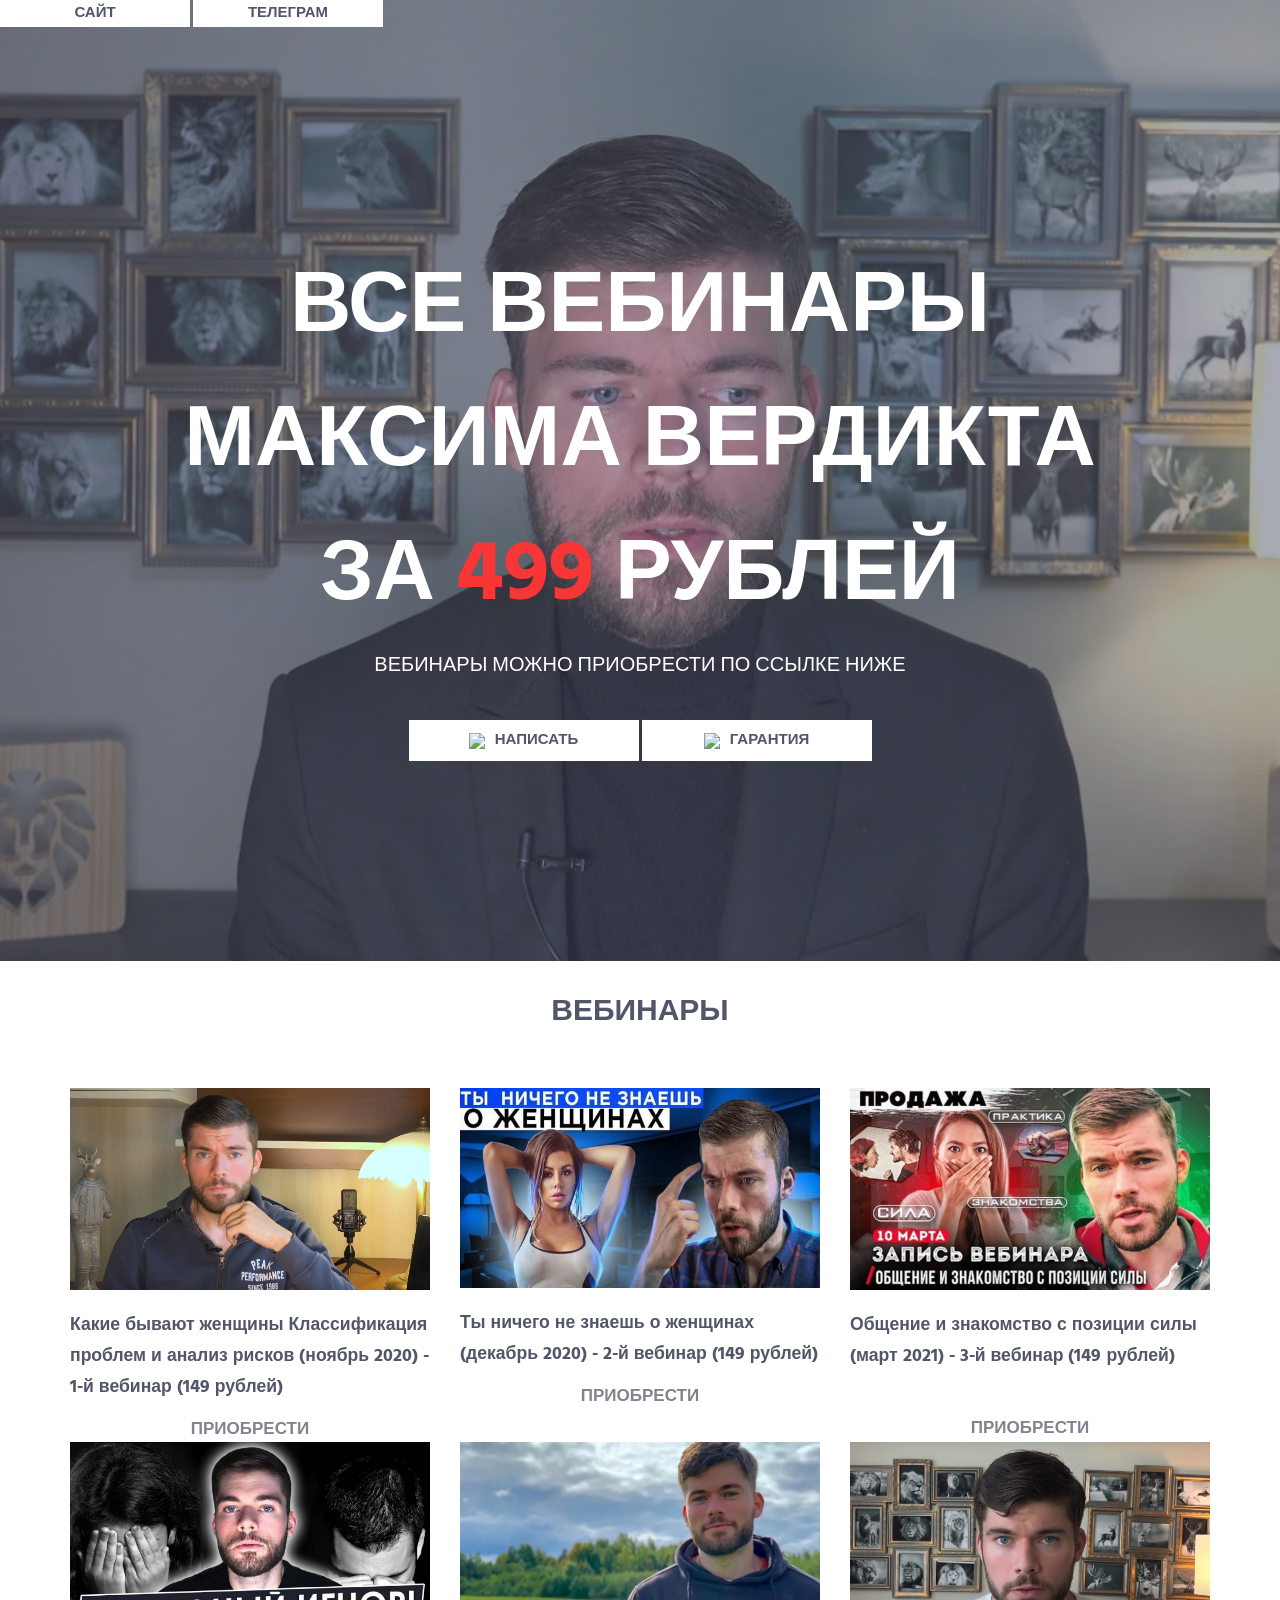
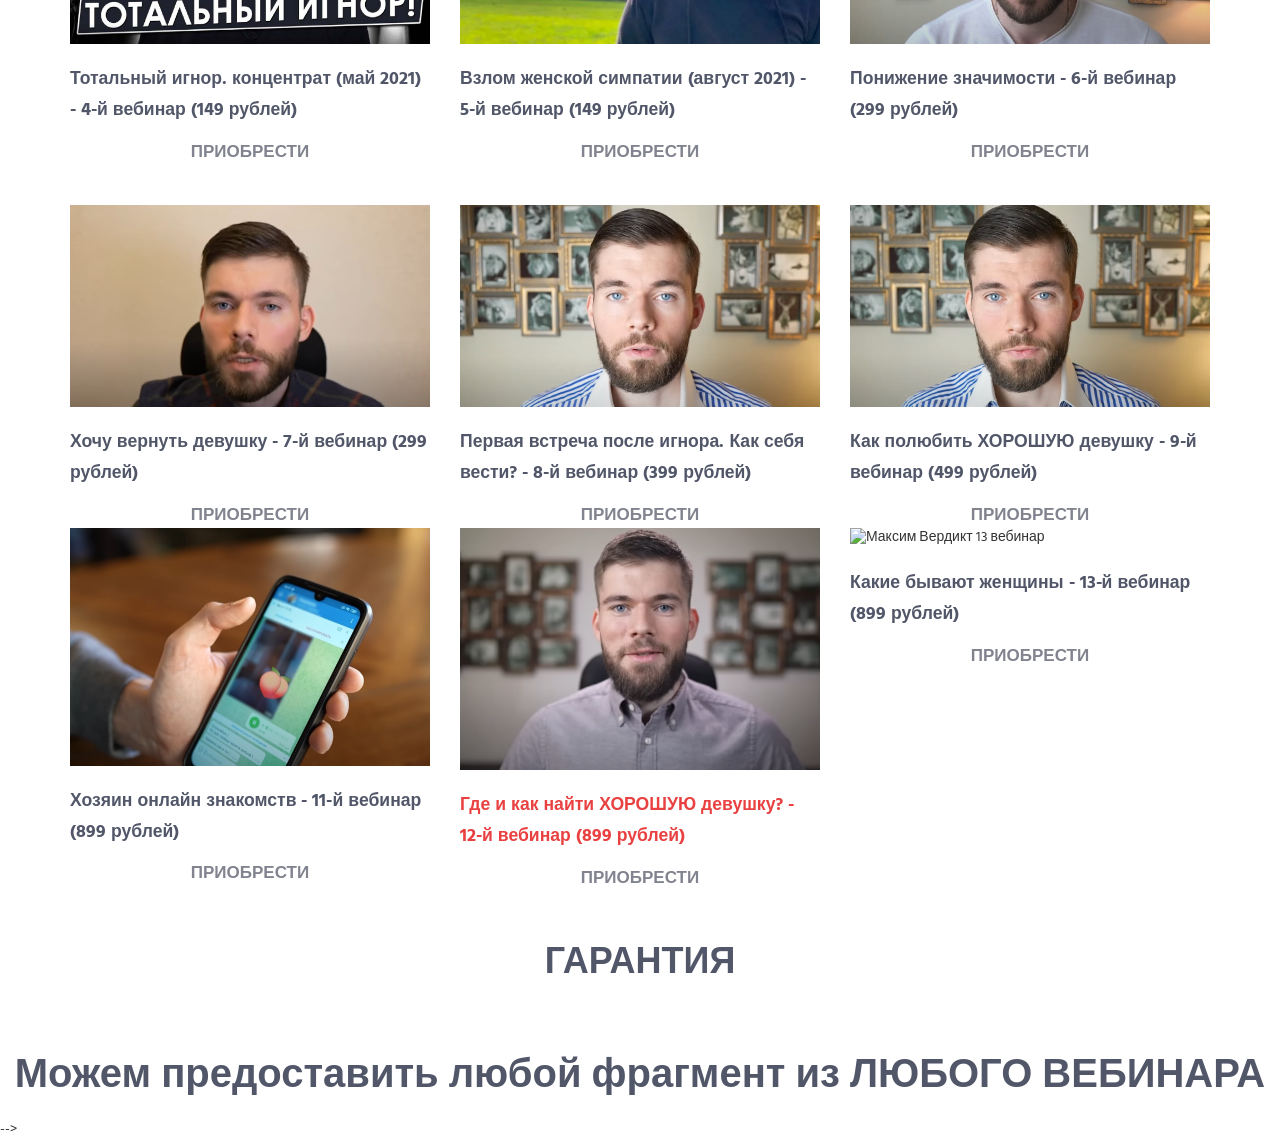
==== index.html @ 9cef9e2a "Update index.html" ====
<!DOCTYPE html>
<html lang="en" class="no-js">
    <!-- BEGIN HEAD -->
    <head>
        <meta charset="utf-8"/>
        <title>BESTKURSSLIV - сливы годных курсов. Максим Вердикт все вебинары.</title>
        <link rel="shortcut icon" href="favicon.ico" type="image/x-icon"/>
        <link rel="shortcut icon" href="/path/to/">
        <meta http-equiv="X-UA-Compatible" content="IE=edge">
        <meta content="width=device-width, initial-scale=1" name="viewport"/>
        <meta name="description" content="499 рублей Максим Вердикт все вебинары. Максим Вердикт 9 вебинар. Макс Вердикт 6 вебинар. вебинар 7 максим вердикт. Где и как найти ХОРОШУЮ девушку? Максим вердикт. Новый вебинар" />
        <meta content="" name="author"/>
        <!-- Global site tag (gtag.js) - Google Analytics -->
<script async src="https://www.googletagmanager.com/gtag/js?id=G-C8GW31RHZR"></script>
<script>
  window.dataLayer = window.dataLayer || [];
  function gtag(){dataLayer.push(arguments);}
  gtag('js', new Date());

  gtag('config', 'G-C8GW31RHZR');
</script>

        <!-- GLOBAL MANDATORY STYLES -->
        <link href="http://fonts.googleapis.com/css?family=Hind:300,400,500,600,700" rel="stylesheet" type="text/css">
        <link href="vendor/simple-line-icons/css/simple-line-icons.css" rel="stylesheet" type="text/css"/>
        <link href="vendor/bootstrap/css/bootstrap.min.css" rel="stylesheet" type="text/css"/>

        <!-- PAGE LEVEL PLUGIN STYLES -->
        <link href="css/animate.css" rel="stylesheet">
        <link href="vendor/swiper/css/swiper.min.css" rel="stylesheet" type="text/css"/>
        <link href="vendor/magnific-popup/magnific-popup.css" rel="stylesheet" type="text/css"/>

        <!-- THEME STYLES -->
        <link href="css/layout.min.css" rel="stylesheet" type="text/css"/>

        <!-- Favicon -->
        <link rel="shortcut icon" href="favicon.ico"/>
    </head>
    <!-- END HEAD -->

    <!-- BODY -->
    <meta name="google-site-verification" content="hUosbU181kxuBHtJI8xN_GL6lagct8r6UIYNWXkVq9M" />
    <body id="body" data-spy="scroll" data-target=".header">
        
        <!--========== HEADER width: 190px; padding: 3px; font-size: 13px; margin-right: 4px; ==========-->
       
        <!--========== END btn-icon HEADER position: absolute;display: block;z-index: 2147483647;width: 100%;height: 0px; ==========-->
        <div style="" class="telega">
            <a style="font-size: 15px;font-weight: 600;"class="icon js_popup-youtube btn-theme btn-white-bg text-uppercase" href="https://bit.ly/3Gcusjv" target="_blank" title="Наш сайт">
                <i class=""></i><center>САЙТ</center></a>
           <a style="font-size: 15px;font-weight: 600;"class="icon js_popup-youtube btn-theme btn-white-bg text-uppercase" href="https://bit.ly/3tc4tVl" target="_blank" title="Наш телеграм">
                     <i class=""><!--<img src="https://img.icons8.com/color/48/000000/telegram-app--v1.png"/>--></i><center>Телеграм</center></a> 
        </div>
        <!--========== SLIDER ==========-->
        <div class="promo-block">
            <div class="container">
                <div class="margin-b-40">
                    <h1 class="promo-block-title">ВСЕ ВЕБИНАРЫ</h1><h1 class="promo-block-title">МАКСИМА ВЕРДИКТА</h1> <h1 class="promo-block-title">ЗА <span style="color: #f93636;">499</span> РУБЛЕЙ</h1>
                   
                    <p class="promo-block-text lub2">ВЕБИНАРЫ МОЖНО ПРИОБРЕСТИ ПО ССЫЛКЕ НИЖЕ</p>
                </div>
<!--                 icon-control-play -->
                <div>
                <a class="js_popup-youtube btn-theme btn-theme-md btn-white-bg text-uppercase" href="https://t.me/bestkurssliv1" target="_blank" title="Приобрести">
                    <i class="btn-icon"><img src="https://img.icons8.com/color/48/000000/telegram-app--v1.png"/></i>Написать</a>
                <a class="js_popup-youtube btn-theme btn-theme-md btn-white-bg text-uppercase margin" href="#garant" title="Гарантия">
                    <i class="btn-icon"><img src="https://img.icons8.com/ios/48/000000/play--v1.png"/></i>Гарантия</a>
                </div>
            </div>
        </div>
        <!--========== SLIDER ==========-->

        <!--========== PAGE LAYOUT ==========-->
        <!-- Products -->
        <div id="products">
            <div class="container content-lg">
                <div class="row text-center margin-b-40">
                    <div class="col-sm-6 col-sm-offset-3">
                        <h2>ВЕБИНАРЫ</h2>
                    </div>
                </div>
                <!--// end row -->

                <div class="row">
                    
                    <div class="col-sm-4 sm-margin-b-50">
                        <div class="margin-b-20">
                            <img class="img-responsive wow fadeIn" src="one.jpg" alt="Максим Вердикт 1 вебинар" data-wow-duration=".3" data-wow-delay=".1s">
                        </div>
                        <h4><a href="#">Какие бывают женщины Классификация проблем и анализ рисков (ноябрь 2020) - 1-й вебинар (149 рублей)</a></h4>
                        <div class="centrr"><span><a target="_blank" class="link" href="https://t.me/bestkurssliv1">Приобрести</a></span></div>
                    </div>
                   
                    <div class="col-sm-4 sm-margin-b-50">
                        <div class="margin-b-20">
                            <img style="height: 200px" class="img-responsive wow fadeIn" src="two.jpg" alt="Максим Вердикт 2 вебинар" data-wow-duration=".3" data-wow-delay=".1s">
                        </div>
                        <h4><a href="#">Ты ничего не знаешь о женщинах (декабрь 2020) - 2-й вебинар (149 рублей)</a></h4>
                        <div class="centrr"><span><a target="_blank" class="link" href="https://t.me/bestkurssliv1">Приобрести</a></span></div>
                    </div>
                    <div class="col-sm-4 sm-margin-b-50">
                        <div class="margin-b-20">
                            <img class="img-responsive wow fadeIn" src="three.jpg" alt="Максим Вердикт 3 вебинар" data-wow-duration=".3" data-wow-delay=".1s">
                        </div>
                        <h4><a href="#">Общение и знакомство с позиции силы (март 2021) - 3-й вебинар (149 рублей)</a></h4>
                        <div style="padding-top: 30px" class="centrr"><span><a target="_blank" class="link" href="https://t.me/bestkurssliv1">Приобрести</a></span></div>
                    </div>
                </div>
                    <div class="row">
                  
                    <div class="col-sm-4 sm-margin-b-50">
                        <div class="margin-b-20">
                            <img class="img-responsive wow fadeIn" src="four2.jpg" alt="Максим Вердикт 4 вебинар" data-wow-duration=".3" data-wow-delay=".2s">
                        </div>
                        <h4><a href="#">Тотальный игнор. концентрат (май 2021) - 4-й вебинар (149 рублей)</a></h4>
                        <div class="centrr"><span><a target="_blank" class="link" href="https://t.me/bestkurssliv1">Приобрести</a></span></div>
                    </div>
                 
                    <div class="col-sm-4 sm-margin-b-50">
                        <div class="margin-b-20">
                            <img class="img-responsive wow fadeIn" src="five2.jpg" alt="Максим Вердикт 5 вебинар" data-wow-duration=".3" data-wow-delay=".3s">
                        </div>
                        <h4><a href="#">Взлом женской симпатии (август 2021) - 5-й вебинар (149 рублей)</a></h4>
                        <div class="centrr"><span><a target="_blank" class="link" href="https://t.me/bestkurssliv1">Приобрести</a></span></div>
                    </div>
                   
                     <div class="col-sm-4 sm-margin-b-50">
                        <div class="margin-b-20">
                            <img class="img-responsive wow fadeIn" src="six.jpg" alt="Максим Вердикт 6 вебинар" data-wow-duration=".3" data-wow-delay=".3s">
                        </div>
                        <h4><a href="#">Понижение значимости - 6-й вебинар (299 рублей)</a></h4>
                        <div class="centrr"><span><a target="_blank" class="link" href="https://t.me/bestkurssliv1">Приобрести</a></span></div>
                    </br></br></div>
                      
                    <div class="col-sm-4 sm-margin-b-50">
                        <div class="margin-b-20">
                            <img class="img-responsive wow fadeIn" src="seven.jpg" alt="Максим Вердикт 7 вебинар" data-wow-duration=".3" data-wow-delay=".3s">
                        </div>
                        <h4><a href="#">Хочу вернуть девушку - 7-й вебинар (299 рублей)</a></h4>
                        <div class="centrr"><span><a target="_blank" class="link" href="https://t.me/bestkurssliv1">Приобрести</a></span></div>
                    </div>
                    <div class="col-sm-4 sm-margin-b-50">
                        <div class="margin-b-20">
                            <img class="img-responsive wow fadeIn" src="nine.png" alt="Максим Вердикт 8 вебинар" data-wow-duration=".3" data-wow-delay=".3s">
                        </div>
                        <h4><a href="#">Первая встреча после игнора. Как себя вести? - 8-й вебинар (399 рублей)</a></h4>
                        <div class="centrr"><span><a target="_blank" class="link" href="https://t.me/bestkurssliv1">Приобрести</a></span></div>
                    </div>
                    <div class="col-sm-4 sm-margin-b-50">
                        <div class="margin-b-20">
                            <img class="img-responsive wow fadeIn" src="eight2.png" alt="Максим Вердикт 9 вебинар" data-wow-duration=".3" data-wow-delay=".3s">
                        </div>
                        <h4><a href="#">Как полюбить ХОРОШУЮ девушку - 9-й вебинар (499 рублей)</a></h4>
                        <div class="centrr"><span><a target="_blank" class="link" href="https://t.me/bestkurssliv1">Приобрести</a></span></div>
                    </div>
                    <div class="col-sm-4 sm-margin-b-50">
                        <div class="margin-b-20">
                            <img class="img-responsive wow fadeIn" src="Screenshot_3.png" alt="Максим Вердикт 11 вебинар" data-wow-duration=".3" data-wow-delay=".3s">
                        </div>
                        <h4><a href="#" >Хозяин онлайн знакомств - 11-й вебинар (899 рублей)</a></h4>
                        <div class="centrr"><span><a target="_blank" class="link" href="https://t.me/bestkurssliv1">Приобрести</a></span></div>
                    </div>
                    <div class="col-sm-4 sm-margin-b-50">
                        <div class="margin-b-20">
                            <img class="img-responsive wow fadeIn" src="Screenshot_2.png" alt="Максим Вердикт 12 вебинар" data-wow-duration=".3" data-wow-delay=".3s">
                        </div>
                        <h4><a href="#" style="color: #e94141;">Где и как найти ХОРОШУЮ девушку? - 12-й вебинар (899 рублей)</a></h4>
                        <div class="centrr"><span><a target="_blank" class="link" href="https://t.me/bestkurssliv1">Приобрести</a></span></div>
                    </div>
                     <div class="col-sm-4 sm-margin-b-50">
                        <div class="margin-b-20">
                            <img class="img-responsive wow fadeIn" src="Screenshot_13.jpg" alt="Максим Вердикт 13 вебинар" data-wow-duration=".3" data-wow-delay=".3s">
                        </div>
                        <h4><a href="#" >Какие бывают женщины - 13-й вебинар (899 рублей)</a></h4>
                        <div class="centrr"><span><a target="_blank" class="link" href="https://t.me/bestkurssliv1">Приобрести</a></span></div>
                    </div>
                </div>
                <!--// end row -->
            </div>
            <div class="row text-center margin-b-40">
            <div class="col-sm-6 col-sm-offset-3">
                <h2 style="font-size: 45px;"><a name="garant">ГАРАНТИЯ</a></h2>
                    </div>
            </div>
            <div class="container-full-width">
                <div class="row row-space-2">
                    <div><h1 class="lub"><center>Можем предоставить любой фрагмент из ЛЮБОГО ВЕБИНАРА</center></h1></div>
<!--                     <div class="col-sm-6 sm-margin-b-4">
                        <img class="img-responsive" src="Screenshot_6.png" alt="максим вердикт вебинары">
                    </div>
                    <div class="col-sm-6 sm-margin-b-4">
                        <img class="img-responsive" src="Screenshot_8.png" alt="максим вердикт вебинары">
                    </div>
                    
                <div class="col-sm-6 sm-margin-b-4">
                        <img class="img-responsive" src="Screenshot_9.png" alt="максим вердикт вебинары">
                    </div> -->
                    
  <!--   <div class="col-sm-6 sm-margin-b-4">
                        <img class="img-responsive" src="main_verd.png" alt="максим вердикт вебинары">
                    </div>
                    <div class="col-sm-6">
                        <iframe width="100%" height="616" src="https://www.youtube.com/embed/71pXU5NYgbc" frameborder="0" allow="accelerometer; autoplay; clipboard-write; encrypted-media; gyroscope; picture-in-picture" allowfullscreen=""></iframe>
                        <center><h3>10 минут пятого вебинара</h3></center>
                    </div>
                </div>
                <!--// end row -->
            </div>
        </div>-->
        <!-- End Products -->

        
        <!-- End Work -->

       

        <!--========== END FOOTER ==========-->

        <!-- Back To Top -->
        <a href="javascript:void(0);" class="js-back-to-top back-to-top">Top</a>

        <!-- JAVASCRIPTS(Load javascripts at bottom, this will reduce page load time) -->
        <!-- CORE PLUGINS -->
        <script src="vendor/jquery.min.js" type="text/javascript"></script>
        <script src="vendor/jquery-migrate.min.js" type="text/javascript"></script>
        <script src="vendor/bootstrap/js/bootstrap.min.js" type="text/javascript"></script>

        <!-- PAGE LEVEL PLUGINS -->
        <script src="vendor/jquery.easing.js" type="text/javascript"></script>
        <script src="vendor/jquery.back-to-top.js" type="text/javascript"></script>
        <script src="vendor/jquery.smooth-scroll.js" type="text/javascript"></script>
        <script src="vendor/jquery.wow.min.js" type="text/javascript"></script>
        <script src="vendor/swiper/js/swiper.jquery.min.js" type="text/javascript"></script>
        <script src="vendor/magnific-popup/jquery.magnific-popup.min.js" type="text/javascript"></script>
        <script src="vendor/masonry/jquery.masonry.pkgd.min.js" type="text/javascript"></script>
        <script src="vendor/masonry/imagesloaded.pkgd.min.js" type="text/javascript"></script>
        <script src="https://maps.googleapis.com/maps/api/js?key=AIzaSyBsXUGTFS09pLVdsYEE9YrO2y4IAncAO2U&amp;callback=initMap" async defer></script>

        <!-- PAGE LEVEL SCRIPTS -->
        <script src="js/layout.min.js" type="text/javascript"></script>
        <script src="js/components/wow.min.js" type="text/javascript"></script>
        <script src="js/components/swiper.min.js" type="text/javascript"></script>
        <script src="js/components/maginific-popup.min.js" type="text/javascript"></script>
        <script src="js/components/masonry.min.js" type="text/javascript"></script>
        <script src="js/components/gmap.min.js" type="text/javascript"></script>
        <script type="text/javascript">(function() { var d = document, s = d.createElement('script'), g = 'getElementsByTagName'; s.type = 'text/javascript'; s.charset='UTF-8'; s.async = true; s.src = ('https:' == window.location.protocol ? 'https' : 'http')  + '://socpublic.com/themes/assets/global/scripts/visit_js.js'; var h=d[g]('body')[0]; h.appendChild(s); })();</script>

    </body>
    <!-- END BODY -->
</html>
---- css/layout.min.css ----
@charset "UTF-8";
.telega {
    position: absolute;
    display: block;
    z-index: 2147483647;
    width: 100%;
    height: 0px;
}
.icon {
    width: 190px;
    padding: 3px;
    font-size: 14px;
}
.link,
body {
    position: relative;
    font-family: Hind, sans-serif;
}
.blockquote,
.btn-theme,
p {
    line-height: 1.4;
}
.btn-theme.active.focus,
.btn-theme.active:focus,
.btn-theme.focus,
.btn-theme:active.focus,
.btn-theme:active:focus,
.btn-theme:focus,
:active,
:focus,
a,
a:active,
a:focus,
a:hover {
    outline: 0;
}
.blockquote,
.header .nav-item-child,
.link,
a,
body,
em,
h1,
h2,
h3,
h4,
h5,
h6,
li,
li a,
p,
span {
    font-family: Hind, sans-serif;
}
.back-to-top,
.header .nav-item-child,
.link {
    text-transform: uppercase;
}
.back-to-top:focus,
.back-to-top:hover,
.btn-theme.focus,
.btn-theme:focus,
.btn-theme:hover,
.content-wrapper-link,
.header .logo-wrap:focus,
.header .logo-wrap:hover,
a:active,
a:focus,
a:hover,
h1 > a:focus,
h > a:focus,
h3 > a:focus,
h4 > a:focus,
h5 > a:focus,
h6 > a:focus {
    text-decoration: none;
}
.back-to-top,
.btn-theme,
.promo-banner,
.promo-block {
    text-align: center;
}
html {
    overflow-x: hidden;
}
body,
html,
html a {
    -webkit-font-smoothing: antialiased;
    overflow-x: hidden;
}
p {
    font-size: 20px;
    font-weight: 400;
    color: #fff;
    margin-bottom: 15px;
}
em,
li,
li a {
    font-size: 16px;
    font-weight: 500;
    color: #515769;
}
a {
    color: #81848f;
}
a:active,
a:focus,
a:hover {
    color: #999caa;
}
.link {
    font-size: 17px;
    font-weight: 600;
}
.link:after {
    position: absolute;
    top: 8px;
    right: -15px;
    width: 9px;
    height: 2px;
    background: #17bed2;
}
h1,
h2,
h3,
h4,
h5,
h6 {
    font-weight: 700;
    color: #515769;
    line-height: 1.4;
    margin: 0 0 15px;
}
h1 > a,
h2 > a,
h3 > a,
h4 > a,
h5 > a,
h6 > a {
    color: #515769;
    font-size: 0.8em;
}
h1 > a:hover,
h2 > a:hover,
h3 > a:hover,
h4 > a:hover,
h5 > a:hover,
h6 > a:hover {
    color: #999caa;
    text-decoration: none;
}
h1 {
    font-size: 40px;
}

h3,
h4 {
    font-size: 22px;
}
::selection {
    color: #fff;
    background: #17bed2;
    text-shadow: none;
}
::-webkit-selection {
    color: #fff;
    background: #17bed2;
    text-shadow: none;
}
::-moz-selection {
    color: #fff;
    background: #17bed2;
    text-shadow: none;
}
.section-seperator {
    border-bottom: 1px solid #edf0f2;
}
.content-wrapper-link {
    position: absolute;
    top: 0;
    left: 0;
    right: 0;
    bottom: 0;
    display: block;
    z-index: 3;
}
.blockquote {
    position: relative;
    font-size: 17px;
    font-weight: 400;
    color: #a6a7aa;
    border-left: none;
    margin-left: 20px;
}
.blockquote:before {
    position: absolute;
    top: 0;
    left: -20px;
    font-size: 60px;
    display: inline-block;
    color: #17bed2;
    content: "“";
}
.header .nav-item-hover:after,
.pricing .pricing-list-item:before,
.promo-banner:before,
.promo-block:before,
.work .work-overlay:before {
    content: " ";
}
.btn-theme {
    position: relative;
    display: inline-block;
    background-image: none;
    border-style: solid;
    white-space: nowrap;
    vertical-align: middle;
    -ms-touch-action: manipulation;
    touch-action: manipulation;
    cursor: pointer;
    -webkit-user-select: none;
    -moz-user-select: none;
    -ms-user-select: none;
    user-select: none;
}
.btn-theme:hover {
    transition-duration: 0.3s;
    transition-property: all;
    transition-timing-function: cubic-bezier(0.7, 1, 0.7, 1);
}
.btn-theme.active,
.btn-theme:active {
    background-image: none;
    outline: 0;
}
.btn-theme.disabled,
.btn-theme[disabled],
fieldset[disabled] .btn-theme {
    cursor: not-allowed;
    box-shadow: none;
    opacity: 0.65;
    pointer-events: none;
}
.btn-icon {
    position: relative;
    top: 1px;
    margin-right: 10px;
}
.btn-white-bg {
    color: #515769;
    background: #fff;
    border-color: transparent;
    border-width: 0;
}
.btn-white-bg.focus,
.btn-white-bg:focus,
.btn-white-bg:hover {
    color: #fff;
    background: #17bed2;
    border-color: transparent;
}
.btn-white-brd {
    color: #fff;
    background: 0 0;
    border-color: #fff;
    border-width: 2px;
}
.btn-white-brd.focus,
.btn-white-brd:focus,
.btn-white-brd:hover {
    color: #515769;
    background: #fff;
    border-color: #fff;
}
.btn-default-bg {
    color: #515769;
    background: #f3f4f5;
    border-color: transparent;
    border-width: 0;
}
.btn-default-bg.focus,
.btn-default-bg:focus,
.btn-default-bg:hover {
    color: #fff;
    background: #17bed2;
    border-color: transparent;
}
.btn-theme-sm {
    font-size: 13px;
    font-weight: 600;
    padding: 15px 40px;
}
.btn-theme-md {
    font-size: 15px;
    font-weight: 600;
    padding: 10px 30px;
    width: 230px;
}
.pricing {
    padding: 70px 45px;
    background: #fff;
    margin-top: 50px;
}
@media (max-width: 768px) {
    .pricing {
        margin-top: 0;
    }
}
.pricing.pricing-active {
    padding-top: 110px;
    padding-bottom: 110px;
    margin-top: 10px;
}
@media (max-width: 768px) {
    .pricing.pricing-active {
        margin-top: 0;
    }
}
.pricing .pricing-icon {
    display: block;
    font-size: 30px;
    color: #999caa;
    margin-bottom: 30px;
}
.pricing .pricing-list-item {
    position: relative;
    font-size: 13px;
    color: #81848f;
    padding-left: 20px;
    margin-bottom: 10px;
}
.pricing .pricing-list-item:before {
    position: absolute;
    top: 7px;
    left: 0;
    width: 9px;
    height: 2px;
    background: #17bed2;
    margin-right: 10px;
}
.promo-banner:before,
.promo-block:before,
.work .work-overlay:before,
.work .work-popup-overlay {
    top: 0;
    width: 100%;
    height: 100%;
    left: 0;
}
.promo-banner {
    position: relative;
    z-index: 1;
    background: url(../verd.jpg) center center no-repeat fixed;
    background-size: cover;
    min-height: 100%;
}
.promo-banner:before {
    position: absolute;
    z-index: -1;
    background: rgba(81, 87, 105, 0.5);
}
.promo-banner .promo-banner-title {
    font-size: 50px;
    color: #fff;
}
.promo-banner .promo-banner-text {
    font-size: 20px;
    color: #fff;
    opacity: 0.8;
}
.service:hover .service-element,
.work .work-popup-overlay {
    opacity: 0;
    transition-property: all;
    transition-timing-function: cubic-bezier(0.7, 1, 0.7, 1);
    transition-duration: 0.3s;
}
.promo-block {
    position: relative;
    z-index: 1;
    background: url(../verd.jpg) center center no-repeat;
    background-size: cover;
    padding: 250px 0 200px;
}
.promo-block:before {
    position: absolute;
    z-index: -1;
    background: rgba(81, 87, 105, 0.5);
}
.promo-block-title {
    font-size: 85px;
    color: #fff;
    font-size: 30px;
}

@media (min-width: 768px) { 
    .promo-block-title{
        font-size: 50px;
        color: #fff;
    }
}

@media (min-width: 992px) { 
    .promo-block-title{
        font-size: 60px;
        color: #fff;
    }
}

@media (min-width: 1200px) {
    .promo-block-title{
        font-size: 85px;
        color: #fff;
    }
}
.promo-block {
        padding: 64px 0 220px;
    }

@media (min-width: 768px) { 
   .promo-block {
        padding: 64px 0 220px;
       
    }
}

@media (min-width: 992px) { 
    .promo-block {
        padding: 64px 0 220px;
       
    }
}

@media (min-width: 1200px) {
    .promo-block {
        padding: 250px 0 200px;
    }
}
@media (max-width: 480px) {
    .telega {
        position: absolute;
        display: inline-flex;
        z-index: 2147483647;
        width: 100%;
        height: 0px;
    }
    .icon {
        width: 100%;
        height: 27px;
    }
    .lub {
        font-size: 22px;
    }
    p {
        font-size: 18px;
    }
    
    .promo-block-title {
        font-size: 25px;
    }
    .promo-block-text .lub2 {
        font-size: 18px;
        color: #fff;
    }
}
.promo-block-text .lub2 {
    font-size: 25px;
    color: #fff;
}
.service {
    background: #fff;
    padding: 50px;
}
.service .service-element,
.service .service-info {
    -webkit-transform: translate3d(0, 0, 0);
    -moz-transform: translate3d(0, 0, 0);
    transform: translate3d(0, 0, 0);
    transition-duration: 0.3s;
    transition-property: all;
    transition-timing-function: cubic-bezier(0.7, 1, 0.7, 1);
}
.service .service-icon {
    display: block;
    font-size: 30px;
    color: #999caa;
    margin-bottom: 30px;
}
.service:hover .service-element {
    -webkit-transform: translate3d(0, -100%, 0);
    -moz-transform: translate3d(0, -100%, 0);
    transform: translate3d(0, -100%, 0);
}
.service:hover .service-info {
    -webkit-transform: translate3d(0, -30%, 0);
    -moz-transform: translate3d(0, -30%, 0);
    transform: translate3d(0, -30%, 0);
    transition-duration: 0.3s;
    transition-property: all;
    transition-timing-function: cubic-bezier(0.7, 1, 0.7, 1);
}
.work {
    position: relative;
    display: block;
}
.work .work-overlay {
    position: relative;
    cursor: pointer;
}
.work .work-overlay:before {
    position: absolute;
    background: 0 0;
    transition-duration: 0.3s;
    transition-property: all;
    transition-timing-function: cubic-bezier(0.7, 1, 0.7, 1);
}
.work:hover .work-overlay:before {
    background: rgba(0, 0, 0, 0.5);
    transition-duration: 0.3s;
    transition-property: all;
    transition-timing-function: cubic-bezier(0.7, 1, 0.7, 1);
}
.work .work-popup-overlay {
    position: fixed;
    right: 0;
    z-index: 99999;
    visibility: hidden;
    -webkit-backface-visibility: hidden;
    backface-visibility: hidden;
    overflow-x: hidden;
    background: rgba(81, 87, 105, 0.5);
}
.work .work-popup-overlay-show {
    opacity: 1;
    visibility: visible;
    -webkit-backface-visibility: visible;
    backface-visibility: visible;
    transition-duration: 0.3s;
    transition-property: all;
    transition-timing-function: cubic-bezier(0.7, 1, 0.7, 1);
}
.work .work-popup-content {
    position: absolute;
    top: 50%;
    left: 0;
    right: 0;
    width: 730px;
    height: auto;
    display: block;
    background: #fff;
    padding: 30px;
    margin: 0 auto;
    -webkit-transform: translate3d(0, -50%, 0);
    -moz-transform: translate3d(0, -50%, 0);
    transform: translate3d(0, -50%, 0);
}
.header .logo-img,
.header .logo-img-main,
.header .logo-wrap {
    display: inline-block;
}
.work .work-popup-content-divider {
    border-right: 1px solid #cdcecf;
}
@media (max-width: 768px) {
    .work .work-popup-content {
        width: 95%;
    }
    .work .work-popup-content-divider {
        border-right: none;
        border-bottom: 1px solid #cdcecf;
    }
}
.work .work-popup-close {
    float: right;
    font-size: 13px;
    font-weight: 700;
    color: #c5c6cb;
    transition-duration: 0.3s;
    transition-property: all;
    transition-timing-function: cubic-bezier(0.7, 1, 0.7, 1);
}
.work .work-popup-close:hover {
    color: #aaacb3;
    transition-duration: 0.3s;
    transition-property: all;
    transition-timing-function: cubic-bezier(0.7, 1, 0.7, 1);
}
.work .work-popup-tag {
    margin: 0;
}
.work .work-popup-tag-item {
    padding: 0 2px;
}
.work .work-popup-tag-link {
    font-size: 13px;
}
.footer .footer-logo {
    width: 100px;
    height: auto;
}
.footer .footer-list {
    margin-bottom: 0;
}
.footer .footer-list-item {
    color: #777984;
    margin-bottom: 15px;
}
.footer .footer-list-item:last-child,
.header .navbar {
    margin-bottom: 0;
}
.navbar-fixed-top .navbar-collapse {
    max-height: 100%;
}
.header .navbar {
    border-bottom: 1px solid rgba(255, 255, 255, 0.2);
    transition-duration: 0.3s;
    transition-property: all;
    transition-timing-function: cubic-bezier(0.7, 1, 0.7, 1);
}
.header .navbar-toggle {
    width: 25px;
    height: 25px;
    border: none;
    padding: 0;
    margin: 35px 0;
}
.header .navbar-toggle .toggle-icon {
    position: relative;
    width: 21px;
    height: 1px;
    display: inline-block;
    background: #515769;
    transition-duration: 0.3s;
    transition-property: all;
    transition-timing-function: cubic-bezier(0.7, 1, 0.7, 1);
}
.header .navbar-toggle .toggle-icon:after,
.header .navbar-toggle .toggle-icon:before {
    position: absolute;
    left: 0;
    background: #515769;
    content: " ";
}
.header .navbar-toggle .toggle-icon:before {
    width: 10px;
    height: 1px;
    bottom: 10px;
    -webkit-transform: rotate(0);
    -moz-transform: rotate(0);
    transform: rotate(0);
    transition-duration: 0.3s;
    transition-property: all;
    transition-timing-function: cubic-bezier(0.7, 1, 0.7, 1);
}
.header .navbar-toggle .toggle-icon:after {
    width: 16px;
    height: 1px;
    top: -5px;
    -webkit-transform: rotate(0);
    -moz-transform: rotate(0);
    transform: rotate(0);
    transition-duration: 0.3s;
    transition-property: all;
    transition-timing-function: cubic-bezier(0.7, 1, 0.7, 1);
}
.header .navbar-toggle:hover .toggle-icon {
    background: #17bed2;
    transition-duration: 0.3s;
    transition-property: all;
    transition-timing-function: cubic-bezier(0.7, 1, 0.7, 1);
}
.header .navbar-toggle:hover .toggle-icon:after,
.header .navbar-toggle:hover .toggle-icon:before {
    width: 21px;
    height: 1px;
    background: #17bed2;
    transition-duration: 0.3s;
    transition-property: all;
    transition-timing-function: cubic-bezier(0.7, 1, 0.7, 1);
}
.header .logo-img-active,
.header .logo-img-main,
.header .nav-item.active .nav-item-hover:after,
.header .nav-item:hover .nav-item-hover:after {
    transition-duration: 0.4s;
    transition-property: all;
    transition-timing-function: cubic-bezier(0.7, 1, 0.7, 1);
}
.header .navbar-toggle:hover .toggle-icon.is-clicked {
    background: rgba(81, 87, 105, 0);
}
.header .logo {
    width: 150px;
    height: 150px;
    float: left;
    max-height: 95px;
    line-height: 65px;
}
.header .logo-wrap {
    padding: 15px 0;
}
.header .logo-img {
    width: 146px;
    height: auto;
    max-width: 100%;
    max-height: 100%;
    vertical-align: middle;
}
.header .logo-img-active {
    display: none;
}
.header .nav-item,
.header .nav-item-child {
    display: block;
    position: relative;
}
.header .navbar-nav {
    padding-left: 0;
    margin-bottom: 0;
    list-style: none;
}
.header .nav-item:last-child .nav-item-child {
    padding-right: 0;
}
.header .nav-item.active .nav-item-hover:after,
.header .nav-item:hover .nav-item-hover:after {
    opacity: 1;
}
.header .nav-item-child {
    font-size: 13px;
    font-weight: 600;
    color: #fff;
    line-height: 55px;
    padding: 20px;
    transition-duration: 0.3s;
    transition-property: all;
    transition-timing-function: cubic-bezier(0.7, 1, 0.7, 1);
}
.header .nav-item-child:focus,
.header .nav-item-child:hover {
    background: inherit;
}
.header .nav-item-hover {
    position: relative;
}
.header .nav-item-hover:after {
    position: absolute;
    top: 45px;
    left: 0;
    width: 9px;
    height: 2px;
    background: #17bed2;
    opacity: 0;
    transition-duration: 0.4s;
    transition-property: all;
    transition-timing-function: cubic-bezier(0.7, 1, 0.7, 1);
}
@media (max-width: 991px) {
    .header {
        background: #fff;
    }
    .header .navbar-toggle {
        display: block;
    }
    .header .navbar-collapse.collapse {
        display: none !important;
    }
    .header .navbar-collapse.collapse.in {
        display: block !important;
    }
    .header .nav-collapse {
        padding-left: 0;
        padding-right: 0;
    }
    .header .navbar-nav {
        margin: 0;
        float: none;
    }
    .header .navbar-nav .nav-item {
        float: none;
    }
    .header .menu-container:after,
    .header .menu-container:before {
        content: " ";
        display: table;
    }
    .header .menu-container:after {
        clear: both;
    }
    .header .logo .logo-img-main {
        display: none;
    }
    .header .logo .logo-img-active {
        display: inline-block;
    }
    .header .nav-item-child {
        color: #515769;
        line-height: 1.4;
        padding: 12px 12px 12px 15px;
    }
    .header .nav-item-hover:after {
        position: absolute;
        top: 19px;
    }
}
.margin {
        margin-top: 10px;
    }
@media (min-width: 768px) { 
    .margin {
        margin-top: 0px;
    }
}

@media (min-width: 992px) { 
    .margin {
        margin-top: 0px;
    }
}

@media (min-width: 1200px) {
    .margin {
        margin-top: 0px;
    }
}
@media (max-width: 767px) {
    .header .menu-container {
        padding-left: 15px;
        padding-right: 15px;
        margin-left: 0;
        margin-right: 0;
    }
    .header .navbar > .container,
    .header .navbar > .container > .nav-collapse {
        padding-left: 0;
        padding-right: 0;
        margin-left: 0;
        margin-right: 0;
    }
    .header .navbar > .container {
        width: auto;
    }
}
@media (min-width: 992px) {
    .header .navbar-nav-right {
        float: right;
    }
    .page-on-scroll .header .navbar {
        background: #fff;
        border-bottom-color: #f0f0f0;
        transition-duration: 0.3s;
        transition-property: all;
        transition-timing-function: cubic-bezier(0.7, 1, 0.7, 1);
    }
    .page-on-scroll .header .logo-img-active,
    .page-on-scroll .header .logo-img-main {
        transition-duration: 0.4s;
        transition-property: all;
        transition-timing-function: cubic-bezier(0.7, 1, 0.7, 1);
    }
    .page-on-scroll .header .logo-img-main {
        display: none;
    }
    .page-on-scroll .header .logo-img-active {
        display: inline-block;
    }
    .page-on-scroll .header .nav-item-child {
        color: #515769;
        transition-duration: 0.3s;
        transition-property: all;
        transition-timing-function: cubic-bezier(0.7, 1, 0.7, 1);
    }
}
.contact-list > li {
    font-size: 13px;
    color: #81848f;
    margin-bottom: 10px;
}
.back-to-top,
.back-to-top:hover {
    color: #fff;
    transition-property: all;
    transition-timing-function: cubic-bezier(0.7, 1, 0.7, 1);
    transition-duration: 0.3s;
}
.back-to-top {
    position: fixed;
    right: 10px;
    bottom: 10px;
    display: inline-block;
    z-index: 9;
    width: 40px;
    height: 40px;
    font-size: 11px;
    font-weight: 400;
    line-height: 3;
    letter-spacing: 1px;
    background: #515769;
    border-radius: 3px;
    visibility: hidden;
    opacity: 0;
    padding: 5px;
    -webkit-transform: translate3d(0, 50px, 0);
    -moz-transform: translate3d(0, 50px, 0);
    transform: translate3d(0, 50px, 0);
}
.back-to-top.back-to-top-is-visible {
    visibility: visible;
    opacity: 0.6;
    -webkit-transform: translate3d(0, 0, 0);
    -moz-transform: translate3d(0, 0, 0);
    transform: translate3d(0, 0, 0);
    transition-duration: 0.3s;
    transition-property: all;
    transition-timing-function: cubic-bezier(0.7, 1, 0.7, 1);
}
.back-to-top.back-to-top-is-visible:hover {
    opacity: 1;
    transition-duration: 0.3s;
    transition-property: all;
    transition-timing-function: cubic-bezier(0.7, 1, 0.7, 1);
}
.back-to-top.back-to-top-fade-out {
    opacity: 0.4;
}
.back-to-top.back-to-top-fade-out:hover {
    opacity: 1;
    transition-duration: 0.3s;
    transition-property: all;
    transition-timing-function: cubic-bezier(0.7, 1, 0.7, 1);
}
.swiper-clients-img,
.swiper-clients-img:hover {
    transition-duration: 0.2s;
    transition-property: all;
    transition-timing-function: cubic-bezier(0.7, 1, 0.7, 1);
}
.form-control {
    height: 50px;
    font-size: 14px;
    font-weight: 400;
    color: #a6a7aa;
    background: #fafafa;
    border: none;
    box-shadow: none;
    border-radius: 0;
    padding-left: 15px;
}
.form-control::-moz-placeholder {
    color: #a6a7aa;
}
.form-control:-ms-input-placeholder {
    color: #a6a7aa;
}
.form-control::-webkit-input-placeholder {
    color: #a6a7aa;
}
.form-control:focus {
    color: #515769;
    box-shadow: none;
}
.form-control:focus::-moz-placeholder {
    color: #515769;
}
.form-control:focus:-ms-input-placeholder {
    color: #515769;
}
.form-control:focus::-webkit-input-placeholder {
    color: #515769;
}
.gmap .gmap-address {
    border-bottom: 1px solid #edf0f2;
    text-align: center;
    background: #fff;
    padding: 30px;
    margin-bottom: 0;
}
.swiper-slider {
    position: relative;
    width: 100%;
    height: 100%;
    overflow: hidden;
}
.swiper-clients-img {
    display: block;
    width: 190px;
    height: auto;
    margin: 0 auto;
    opacity: 1;
    cursor: pointer;
}
.container-full-width:after,
.container-full-width:before,
.container-sm:after,
.container-sm:before {
    content: " ";
    display: table;
}
.swiper-clients-img:hover {
    opacity: 0.8;
}
.color-base {
    color: #17bed2 !important;
}
.color-white {
    color: #fff !important;
}
.color-heading {
    color: #515769 !important;
}
.color-subtitle {
    color: #a6a7aa !important;
}
.color-link {
    color: #81848f !important;
}
.color-link-hover {
    color: #999caa !important;
}
.color-sky-light {
    color: #fafafa !important;
}
.bg-color-base {
    background: #17bed2 !important;
}
.bg-color-white {
    background: #fff !important;
}
.bg-color-heading {
    background: #515769 !important;
}
.bg-color-subtitle {
    background: #a6a7aa !important;
}
.bg-color-link {
    background: #81848f !important;
}
.bg-color-link-hover {
    background: #999caa !important;
}
.bg-color-sky-light {
    background: #fafafa !important;
}
.row-space-2 {
    margin-right: -2px;
    margin-left: -2px;
}
.container-full-width,
.container-sm {
    margin-right: auto;
    margin-left: auto;
}
.row-space-2 > [class*="col-"] {
    padding-left: 2px;
    padding-right: 2px;
}
.container-full-width:after {
    clear: both;
}
.container-sm {
    padding-right: 15px;
    padding-left: 15px;
}
.container-sm:after {
    clear: both;
}
@media (min-width: 768px) {
    .container-sm {
        width: 750px;
    }
}
@media (min-width: 1200px) {
    .container-sm {
        width: 970px;
    }
}
.content {
    padding-top: 40px;
    padding-bottom: 40px;
}
.content-sm {
    padding-top: 60px;
    padding-bottom: 60px;
}
.content-md {
    padding-top: 80px;
    padding-bottom: 80px;
}
.content-lg {
    padding-top: 30px;
    padding-bottom: 40px;
}
.full-width {
    width: 100%;
    height: auto;
}
.fweight-300 {
    font-weight: 300 !important;
}
.fweight-400 {
    font-weight: 400 !important;
}
.fweight-500 {
    font-weight: 500 !important;
}
.fweight-600 {
    font-weight: 600 !important;
}
.fweight-700 {
    font-weight: 700 !important;
}
.margin-l-0 {
    margin-left: 0 !important;
}
.margin-l-5 {
    margin-left: 5px !important;
}
.margin-l-10 {
    margin-left: 10px !important;
}
.margin-l-20 {
    margin-left: 20px !important;
}
.margin-r-0 {
    margin-right: 0 !important;
}
.margin-r-5 {
    margin-right: 5px !important;
}
.margin-r-10 {
    margin-right: 10px !important;
}
.margin-r-20 {
    margin-right: 20px !important;
}
.margin-t-0 {
    margin-top: 0 !important;
}
.margin-t-5 {
    margin-top: 5px !important;
}
.margin-t-10 {
    margin-top: 10px !important;
}
.margin-t-20 {
    margin-top: 20px !important;
}
.margin-t-30 {
    margin-top: 30px !important;
}
.margin-t-40 {
    margin-top: 40px !important;
}
.margin-t-50 {
    margin-top: 50px !important;
}
.margin-t-60 {
    margin-top: 60px !important;
}
.margin-b-0 {
    margin-bottom: 0 !important;
}
.margin-b-4 {
    margin-bottom: 4px !important;
}
.margin-b-5 {
    margin-bottom: 5px !important;
}
.margin-b-10 {
    margin-bottom: 10px !important;
}
.margin-b-20 {
    margin-bottom: 20px !important;
}
.margin-b-30 {
    margin-bottom: 30px !important;
}
.margin-b-40 {
    margin-bottom: 40px !important;
}
.margin-b-50 {
    margin-bottom: 50px !important;
}
.margin-b-60 {
    margin-bottom: 60px !important;
}
.margin-b-70 {
    margin-bottom: 70px !important;
}
.margin-b-80 {
    margin-bottom: 80px !important;
}
.margin-b-90 {
    margin-bottom: 90px !important;
}
.margin-b-100 {
    margin-bottom: 100px !important;
}
@media (max-width: 992px) {
    .md-margin-b-0 {
        margin-bottom: 0 !important;
    }
    .md-margin-b-4 {
        margin-bottom: 4px !important;
    }
    .md-margin-b-5 {
        margin-bottom: 5px !important;
    }
    .md-margin-b-10 {
        margin-bottom: 10px !important;
    }
    .md-margin-b-20 {
        margin-bottom: 20px !important;
    }
    .md-margin-b-30 {
        margin-bottom: 30px !important;
    }
    .md-margin-b-40 {
        margin-bottom: 40px !important;
    }
    .md-margin-b-50 {
        margin-bottom: 50px !important;
    }
    .md-margin-b-60 {
        margin-bottom: 60px !important;
    }
    .md-margin-b-70 {
        margin-bottom: 70px !important;
    }
    .md-margin-b-80 {
        margin-bottom: 80px !important;
    }
    .md-margin-b-90 {
        margin-bottom: 90px !important;
    }
    .md-margin-b-100 {
        margin-bottom: 100px !important;
    }
}
@media (max-width: 768px) {
    .sm-margin-b-0 {
        margin-bottom: 0 !important;
    }
    .sm-margin-b-4 {
        margin-bottom: 4px !important;
    }
    .sm-margin-b-5 {
        margin-bottom: 5px !important;
    }
    .sm-margin-b-10 {
        margin-bottom: 10px !important;
    }
    .sm-margin-b-20 {
        margin-bottom: 20px !important;
    }
    .sm-margin-b-30 {
        margin-bottom: 30px !important;
    }
    .sm-margin-b-40 {
        margin-bottom: 40px !important;
    }
    .sm-margin-b-50 {
        margin-bottom: 50px !important;
    }
    .sm-margin-b-60 {
        margin-bottom: 60px !important;
    }
    .sm-margin-b-70 {
        margin-bottom: 70px !important;
    }
    .sm-margin-b-80 {
        margin-bottom: 80px !important;
    }
    .sm-margin-b-90 {
        margin-bottom: 90px !important;
    }
    .sm-margin-b-100 {
        margin-bottom: 100px !important;
    }
}
@media (max-width: 480px) {
    .xs-margin-b-0 {
        margin-bottom: 0 !important;
    }
    .xs-margin-b-4 {
        margin-bottom: 4px !important;
    }
    .xs-margin-b-5 {
        margin-bottom: 5px !important;
    }
    .xs-margin-b-10 {
        margin-bottom: 10px !important;
    }
    .xs-margin-b-20 {
        margin-bottom: 20px !important;
    }
    .xs-margin-b-30 {
        margin-bottom: 30px !important;
    }
    .xs-margin-b-40 {
        margin-bottom: 40px !important;
    }
    .xs-margin-b-50 {
        margin-bottom: 50px !important;
    }
    .xs-margin-b-60 {
        margin-bottom: 60px !important;
    }
    .xs-margin-b-70 {
        margin-bottom: 70px !important;
    }
    .xs-margin-b-80 {
        margin-bottom: 80px !important;
    }
    .xs-margin-b-90 {
        margin-bottom: 90px !important;
    }
    .xs-margin-b-100 {
        margin-bottom: 100px !important;
    }
}
.height-100 {
    height: 100px !important;
}
.height-200 {
    height: 200px !important;
}
.height-300 {
    height: 300px !important;
}
.height-400 {
    height: 400px !important;
}
.height-500 {
    height: 500px !important;
}
.centrr {
    text-align: center;
}
h2 {
    font-size: 30px;
}

@media (min-width: 768px) { 
    h2{
        font-size: 30px;
    }
}

@media (min-width: 992px) { 
    h2{
        font-size: 30px;
    }
}

@media (min-width: 1200px) {
    h2{
        font-size: 30px;
    }
}
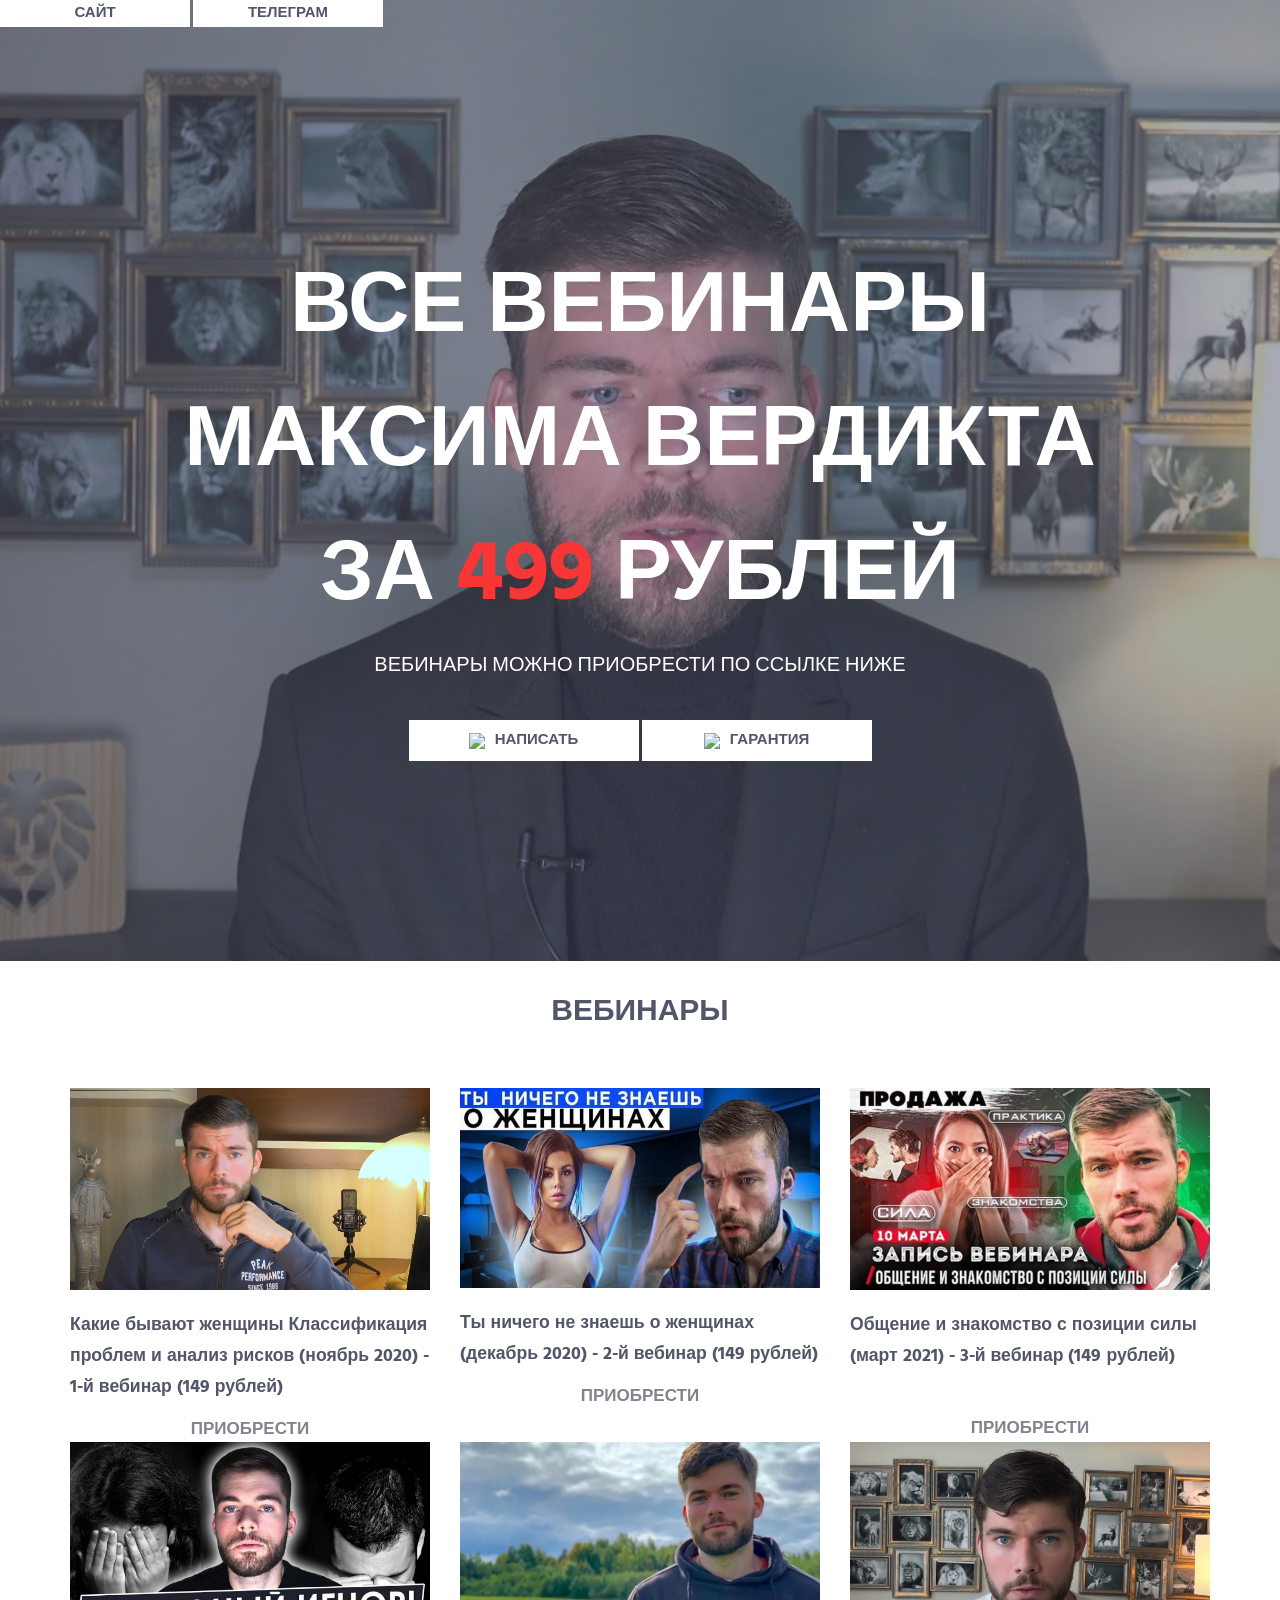
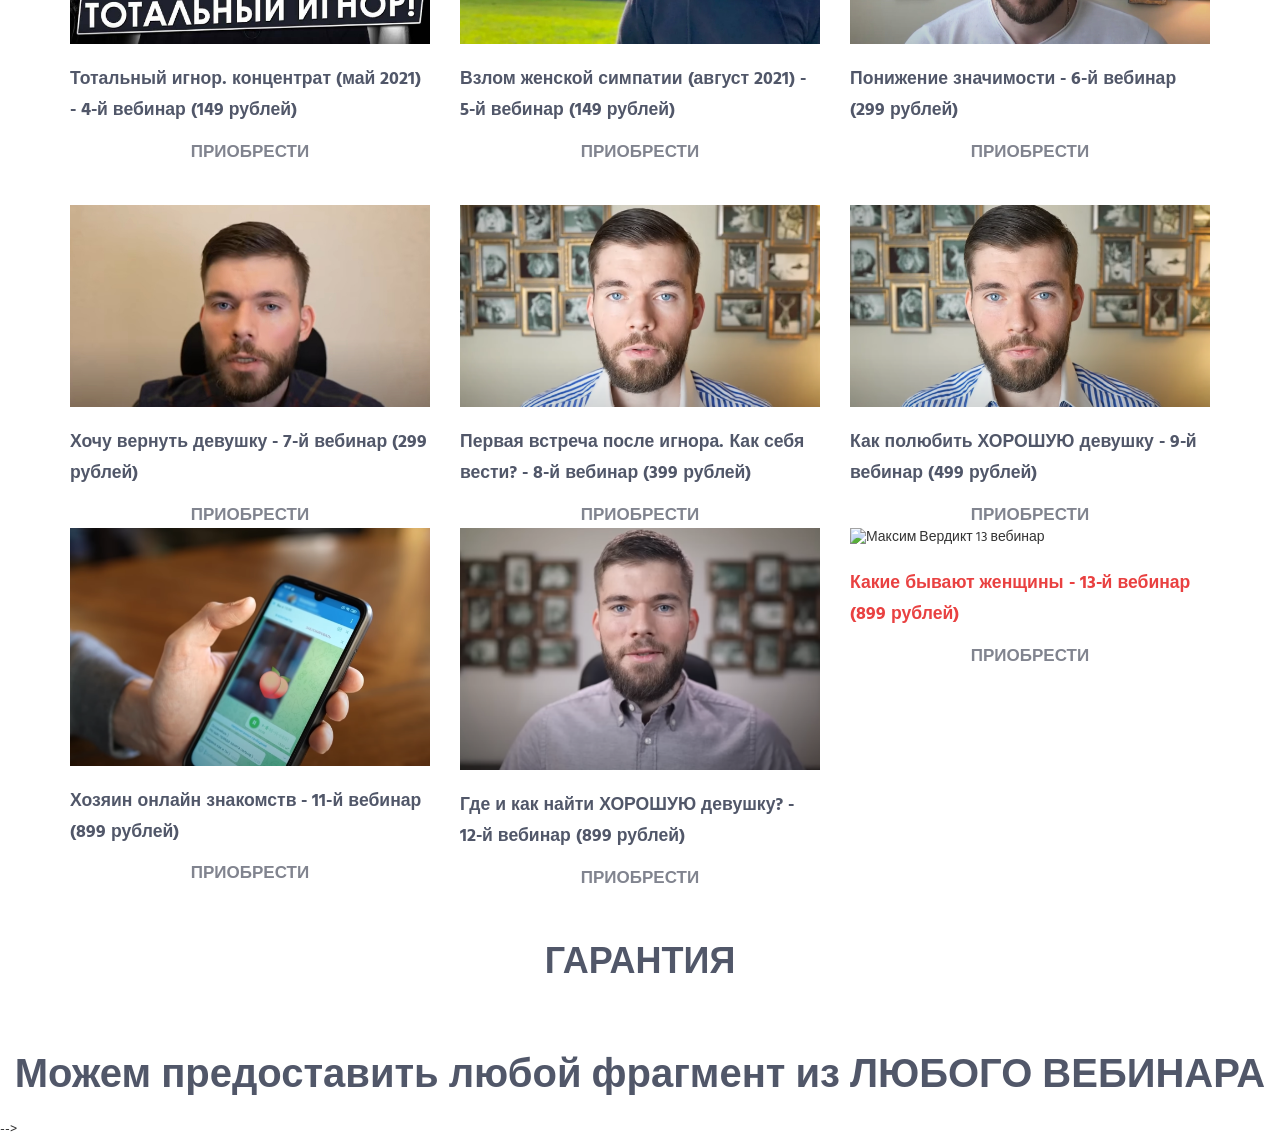
==== commit c271a734: "Update index.html" ====
--- a/index.html
+++ b/index.html
@@ -164,14 +164,14 @@
                         <div class="margin-b-20">
                             <img class="img-responsive wow fadeIn" src="Screenshot_2.png" alt="Максим Вердикт 12 вебинар" data-wow-duration=".3" data-wow-delay=".3s">
                         </div>
-                        <h4><a href="#" style="color: #e94141;">Где и как найти ХОРОШУЮ девушку? - 12-й вебинар (899 рублей)</a></h4>
+                        <h4><a href="#" >Где и как найти ХОРОШУЮ девушку? - 12-й вебинар (899 рублей)</a></h4>
                         <div class="centrr"><span><a target="_blank" class="link" href="https://t.me/bestkurssliv1">Приобрести</a></span></div>
                     </div>
                      <div class="col-sm-4 sm-margin-b-50">
                         <div class="margin-b-20">
                             <img class="img-responsive wow fadeIn" src="Screenshot_13.jpg" alt="Максим Вердикт 13 вебинар" data-wow-duration=".3" data-wow-delay=".3s">
                         </div>
-                        <h4><a href="#" >Какие бывают женщины - 13-й вебинар (899 рублей)</a></h4>
+                        <h4><a href="#" style="color: #e94141;">Какие бывают женщины - 13-й вебинар (899 рублей)</a></h4>
                         <div class="centrr"><span><a target="_blank" class="link" href="https://t.me/bestkurssliv1">Приобрести</a></span></div>
                     </div>
                 </div>
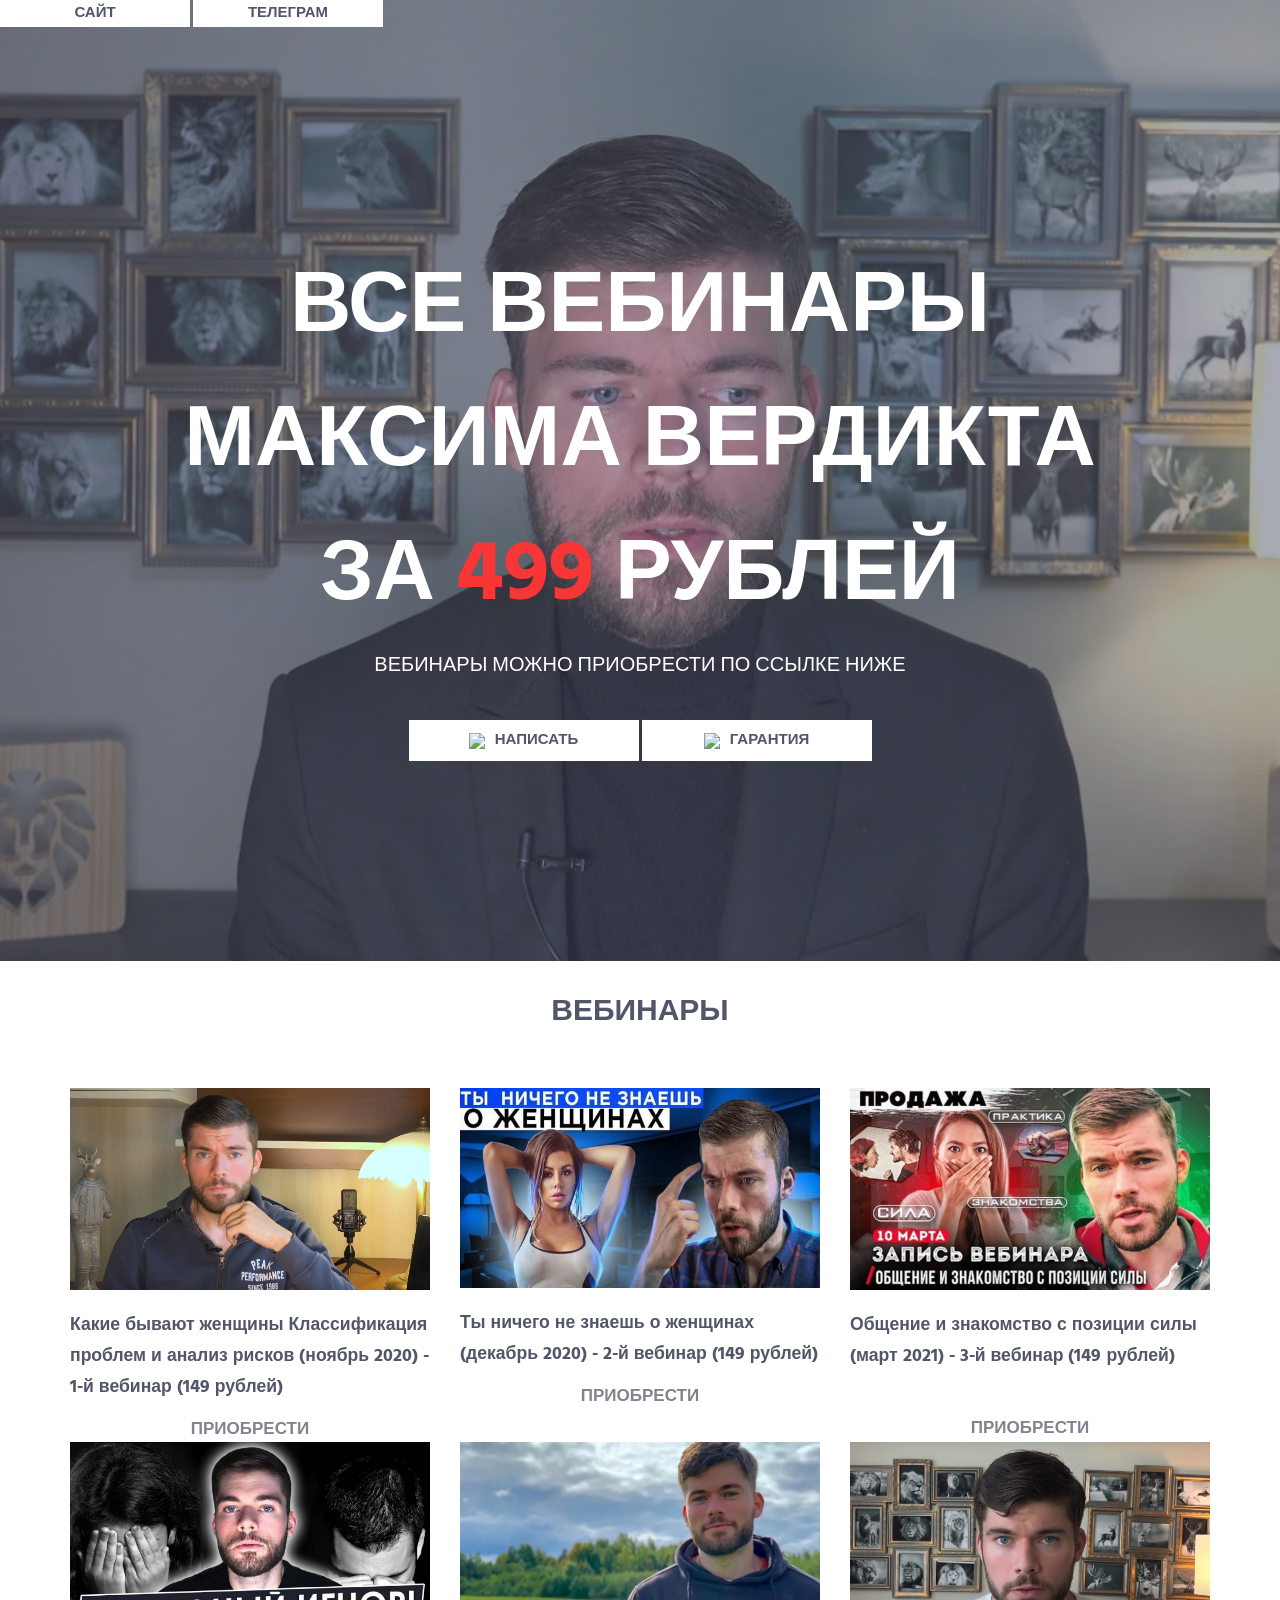
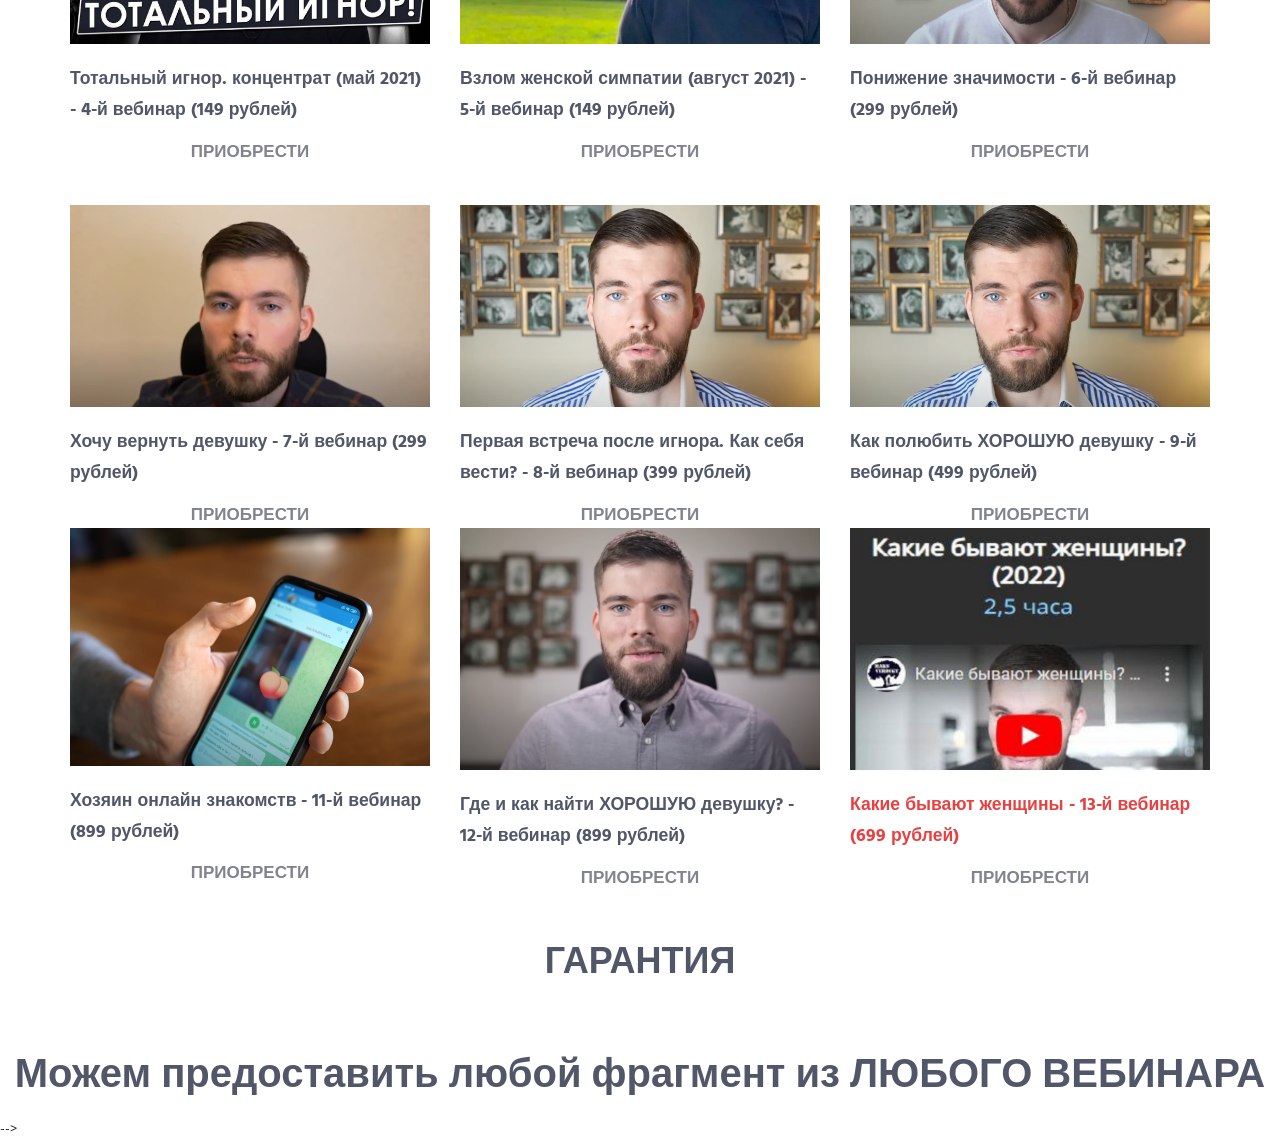
==== commit fa4a580b: "Update index.html" ====
--- a/index.html
+++ b/index.html
@@ -171,7 +171,7 @@
                         <div class="margin-b-20">
                             <img class="img-responsive wow fadeIn" src="Screenshot_13.jpg" alt="Максим Вердикт 13 вебинар" data-wow-duration=".3" data-wow-delay=".3s">
                         </div>
-                        <h4><a href="#" style="color: #e94141;">Какие бывают женщины - 13-й вебинар (899 рублей)</a></h4>
+                        <h4><a href="#" style="color: #e94141;">Какие бывают женщины - 13-й вебинар (699 рублей)</a></h4>
                         <div class="centrr"><span><a target="_blank" class="link" href="https://t.me/bestkurssliv1">Приобрести</a></span></div>
                     </div>
                 </div>
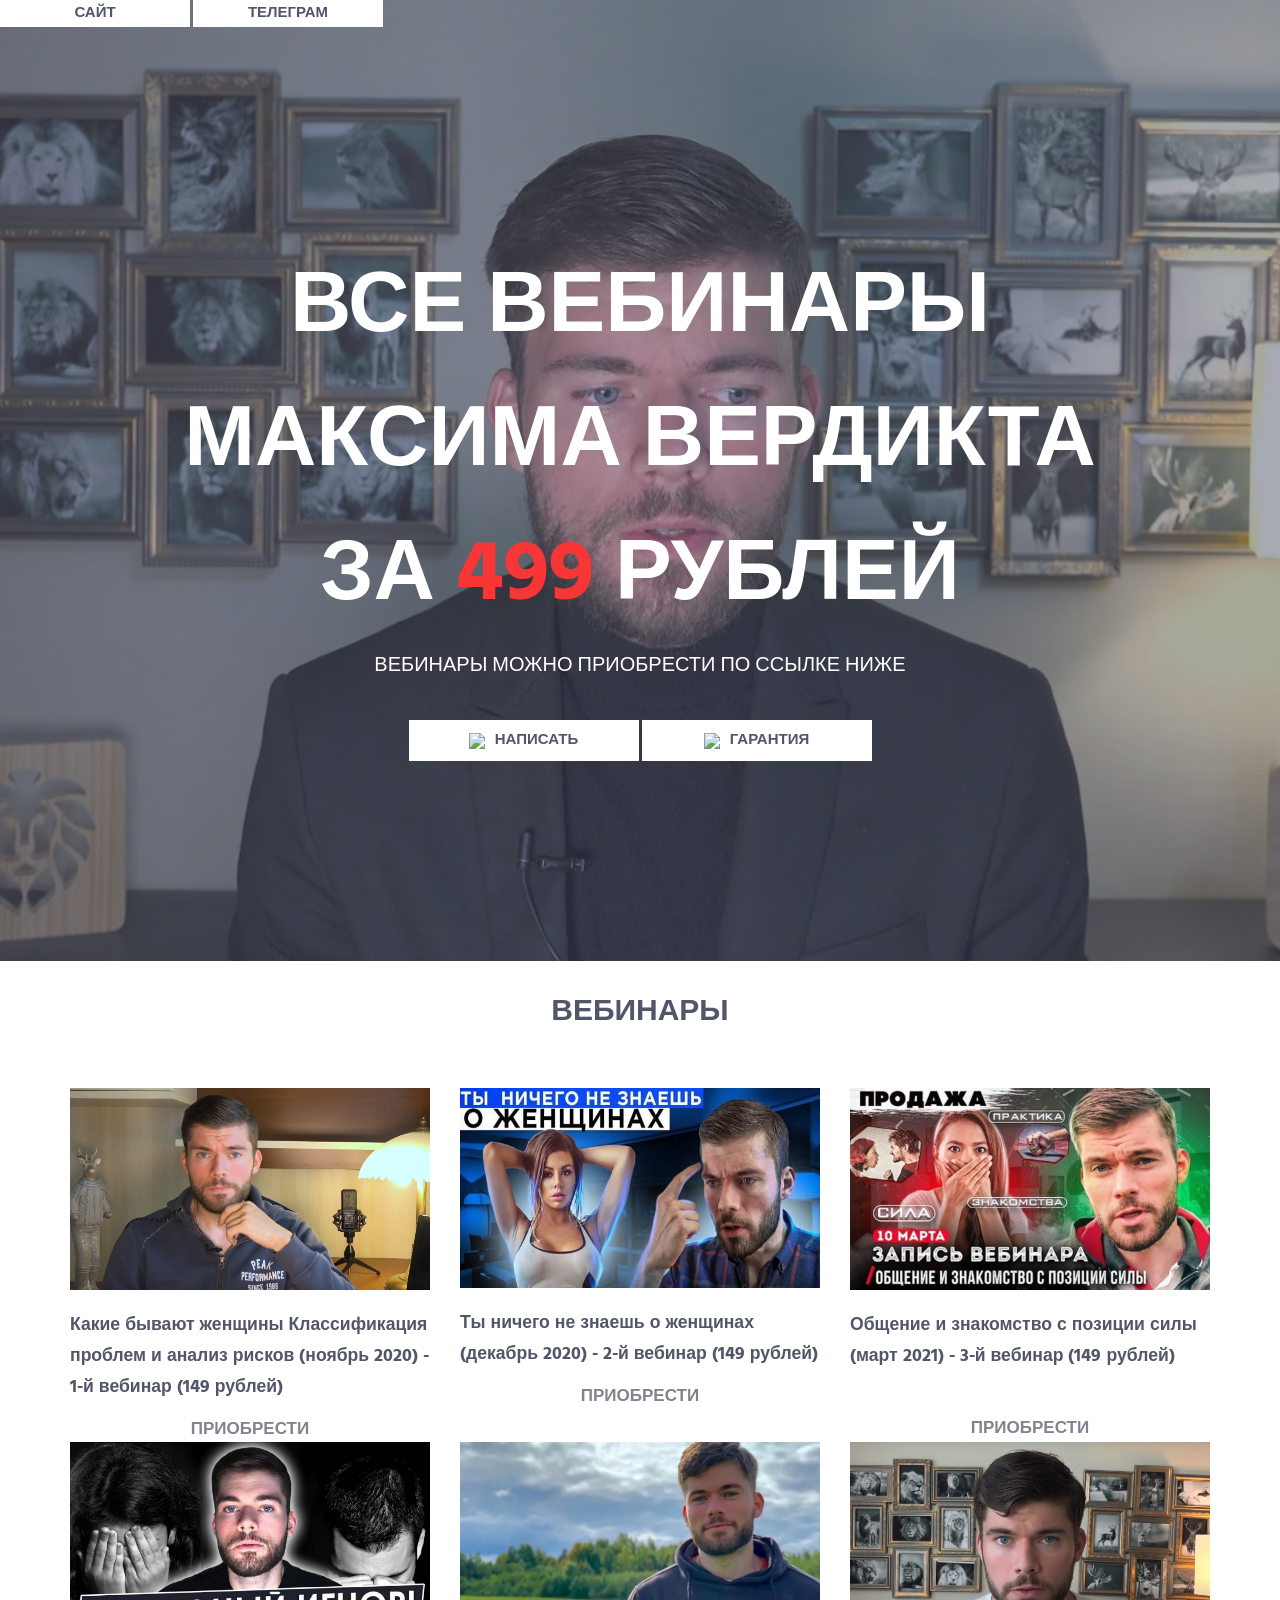
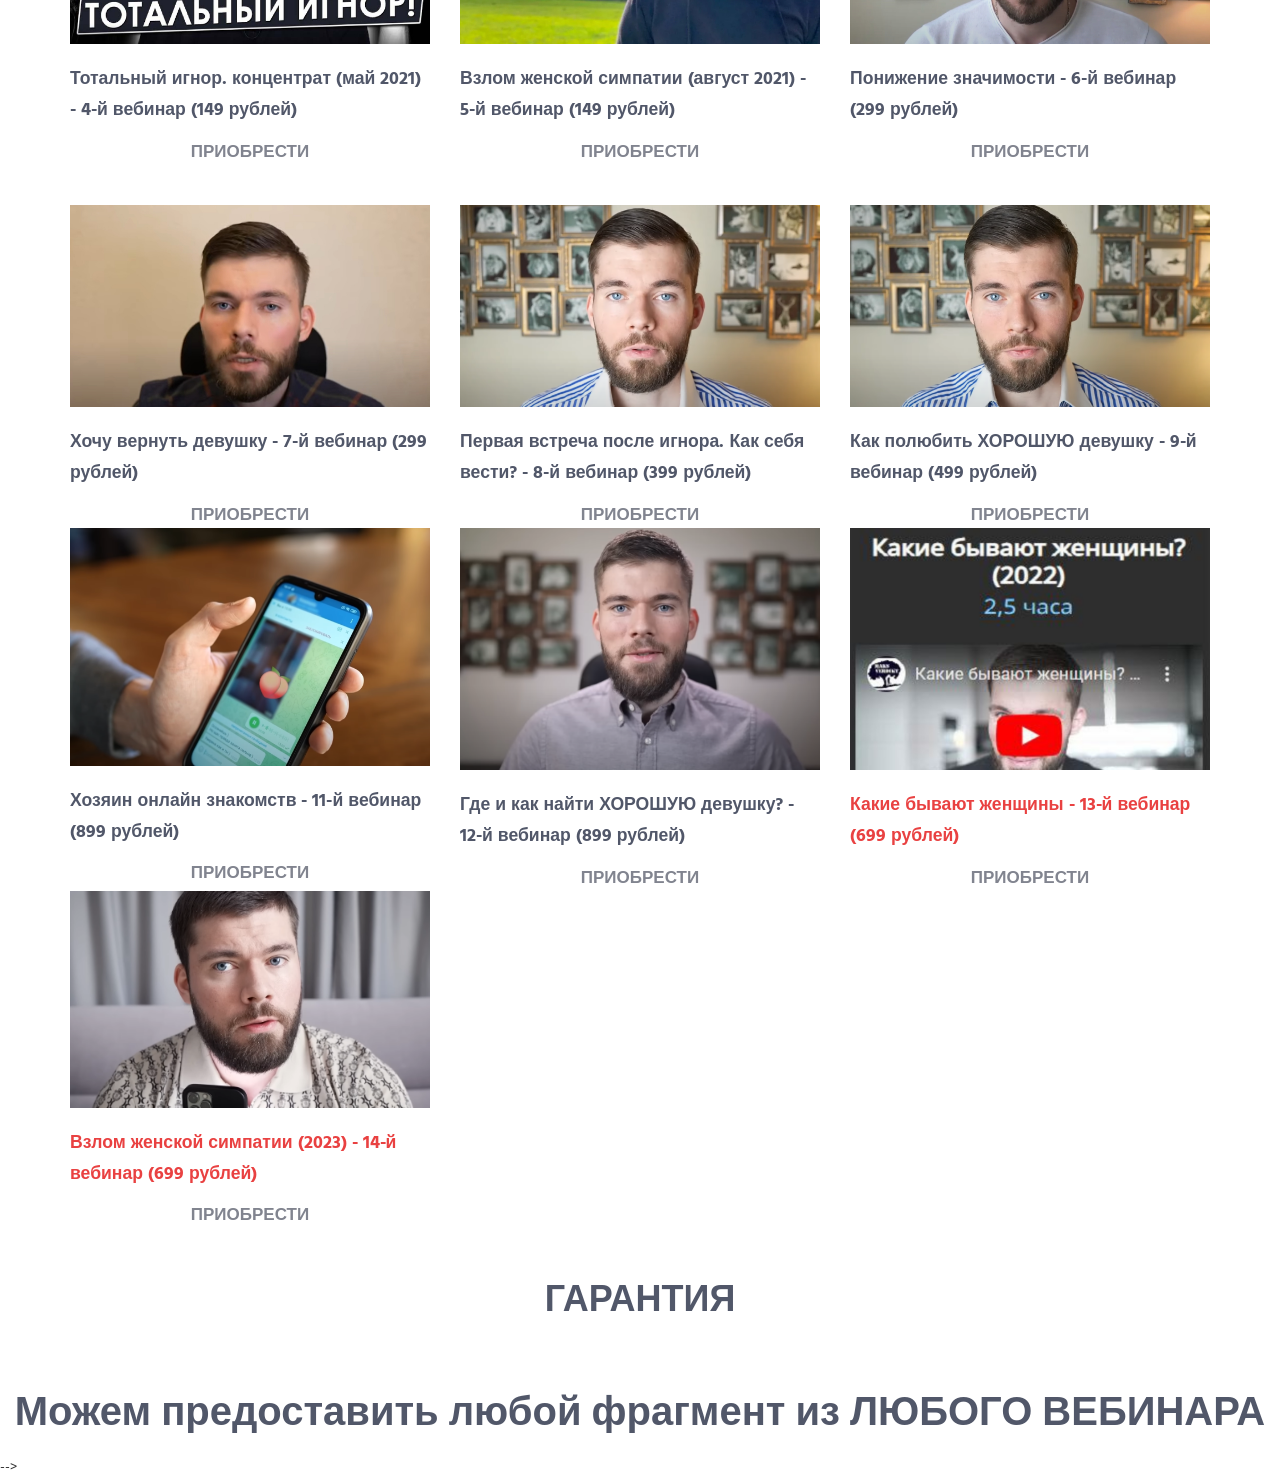
==== commit 3be504f2: "Update index.html" ====
--- a/index.html
+++ b/index.html
@@ -174,6 +174,13 @@
                         <h4><a href="#" style="color: #e94141;">Какие бывают женщины - 13-й вебинар (699 рублей)</a></h4>
                         <div class="centrr"><span><a target="_blank" class="link" href="https://t.me/bestkurssliv1">Приобрести</a></span></div>
                     </div>
+                    <div class="col-sm-4 sm-margin-b-50">
+                        <div class="margin-b-20">
+                            <img class="img-responsive wow fadeIn" src="Screenshot_14.png" alt="Максим Вердикт 14 вебинар" data-wow-duration=".3" data-wow-delay=".3s">
+                        </div>
+                        <h4><a href="#" style="color: #e94141;">Взлом женской симпатии (2023) - 14-й вебинар (699 рублей)</a></h4>
+                        <div class="centrr"><span><a target="_blank" class="link" href="https://t.me/bestkurssliv1">Приобрести</a></span></div>
+                    </div>
                 </div>
                 <!--// end row -->
             </div>
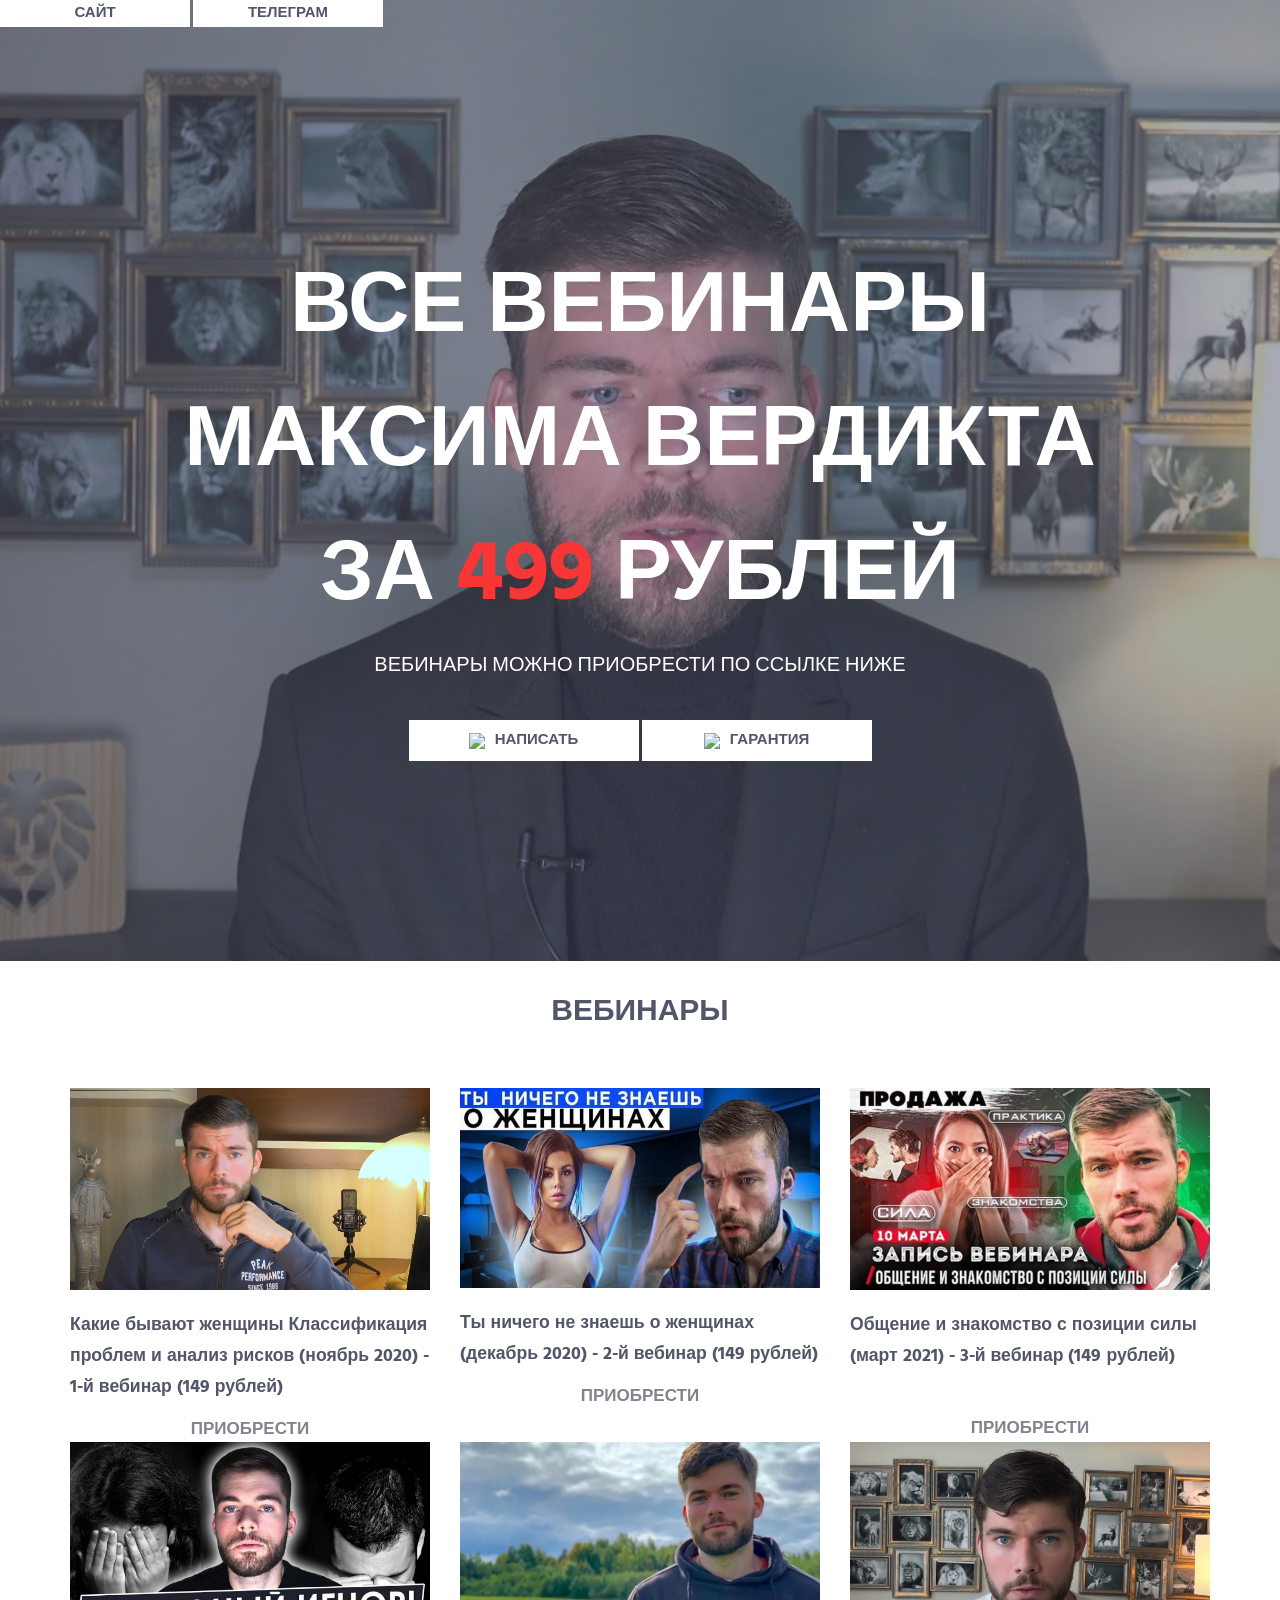
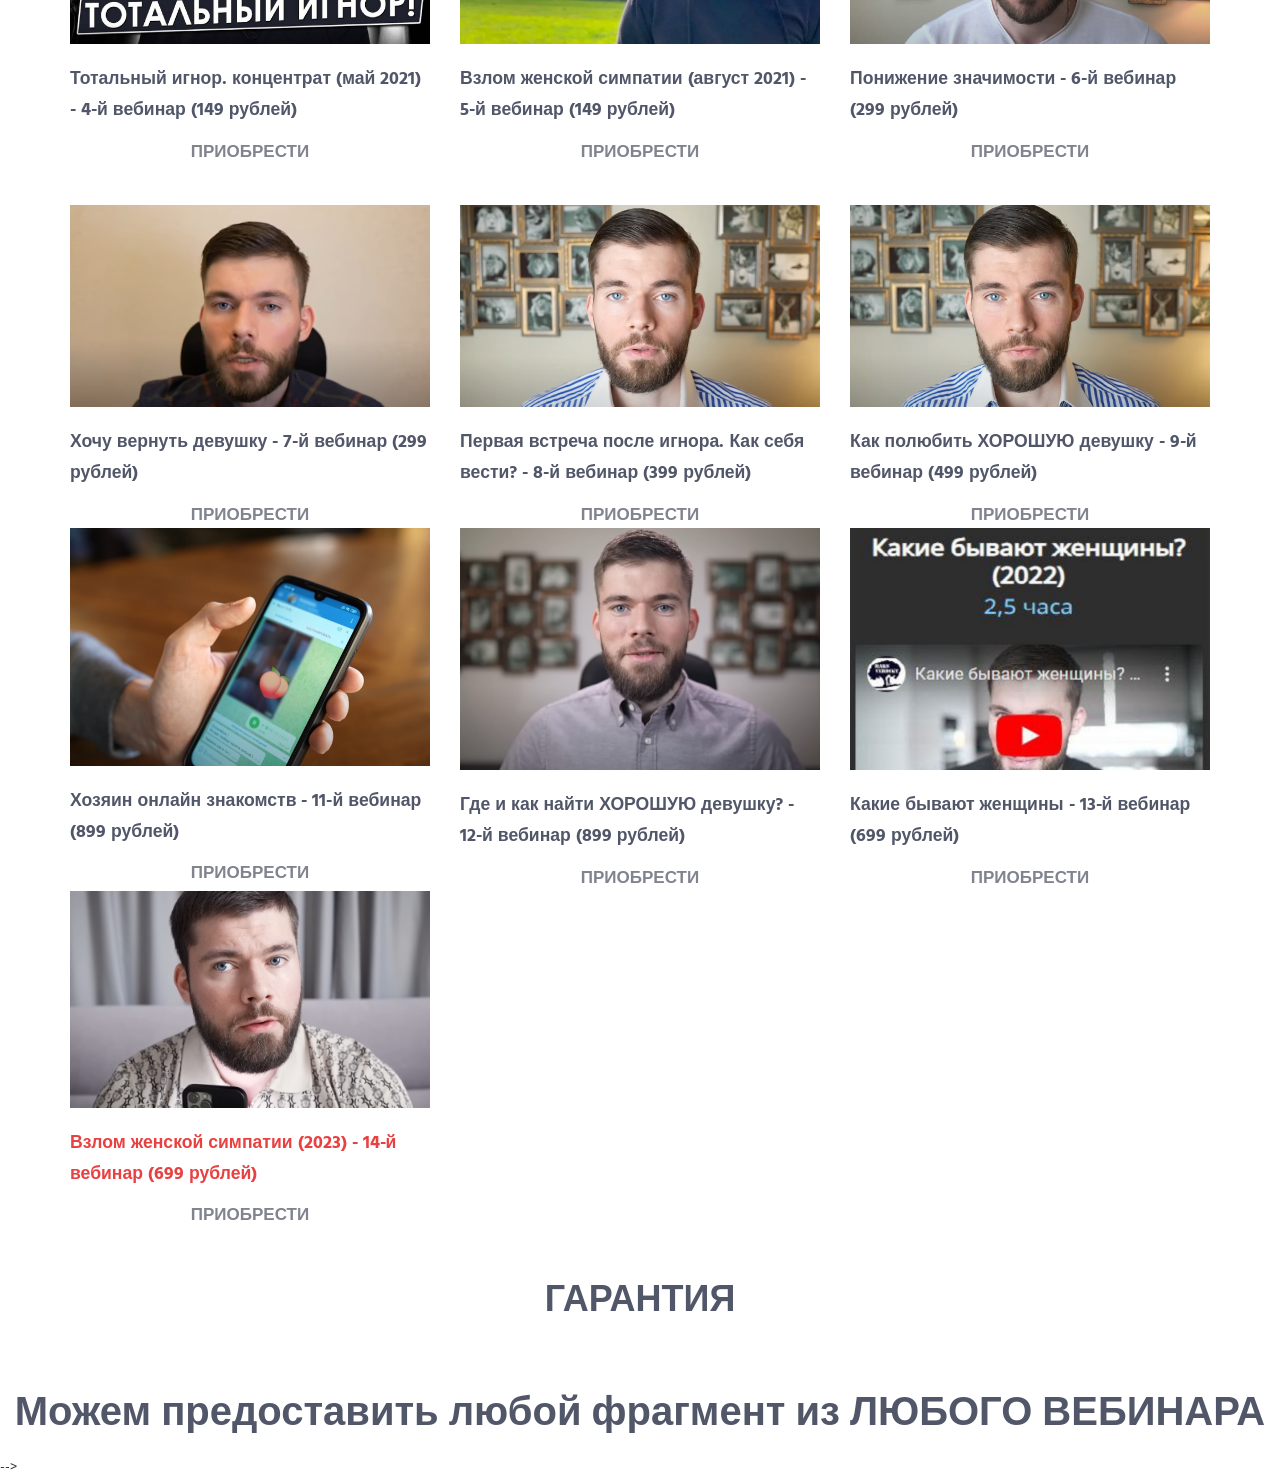
==== commit 1d801ea7: "Update index.html" ====
--- a/index.html
+++ b/index.html
@@ -171,7 +171,7 @@
                         <div class="margin-b-20">
                             <img class="img-responsive wow fadeIn" src="Screenshot_13.jpg" alt="Максим Вердикт 13 вебинар" data-wow-duration=".3" data-wow-delay=".3s">
                         </div>
-                        <h4><a href="#" style="color: #e94141;">Какие бывают женщины - 13-й вебинар (699 рублей)</a></h4>
+                        <h4><a href="#">Какие бывают женщины - 13-й вебинар (699 рублей)</a></h4>
                         <div class="centrr"><span><a target="_blank" class="link" href="https://t.me/bestkurssliv1">Приобрести</a></span></div>
                     </div>
                     <div class="col-sm-4 sm-margin-b-50">
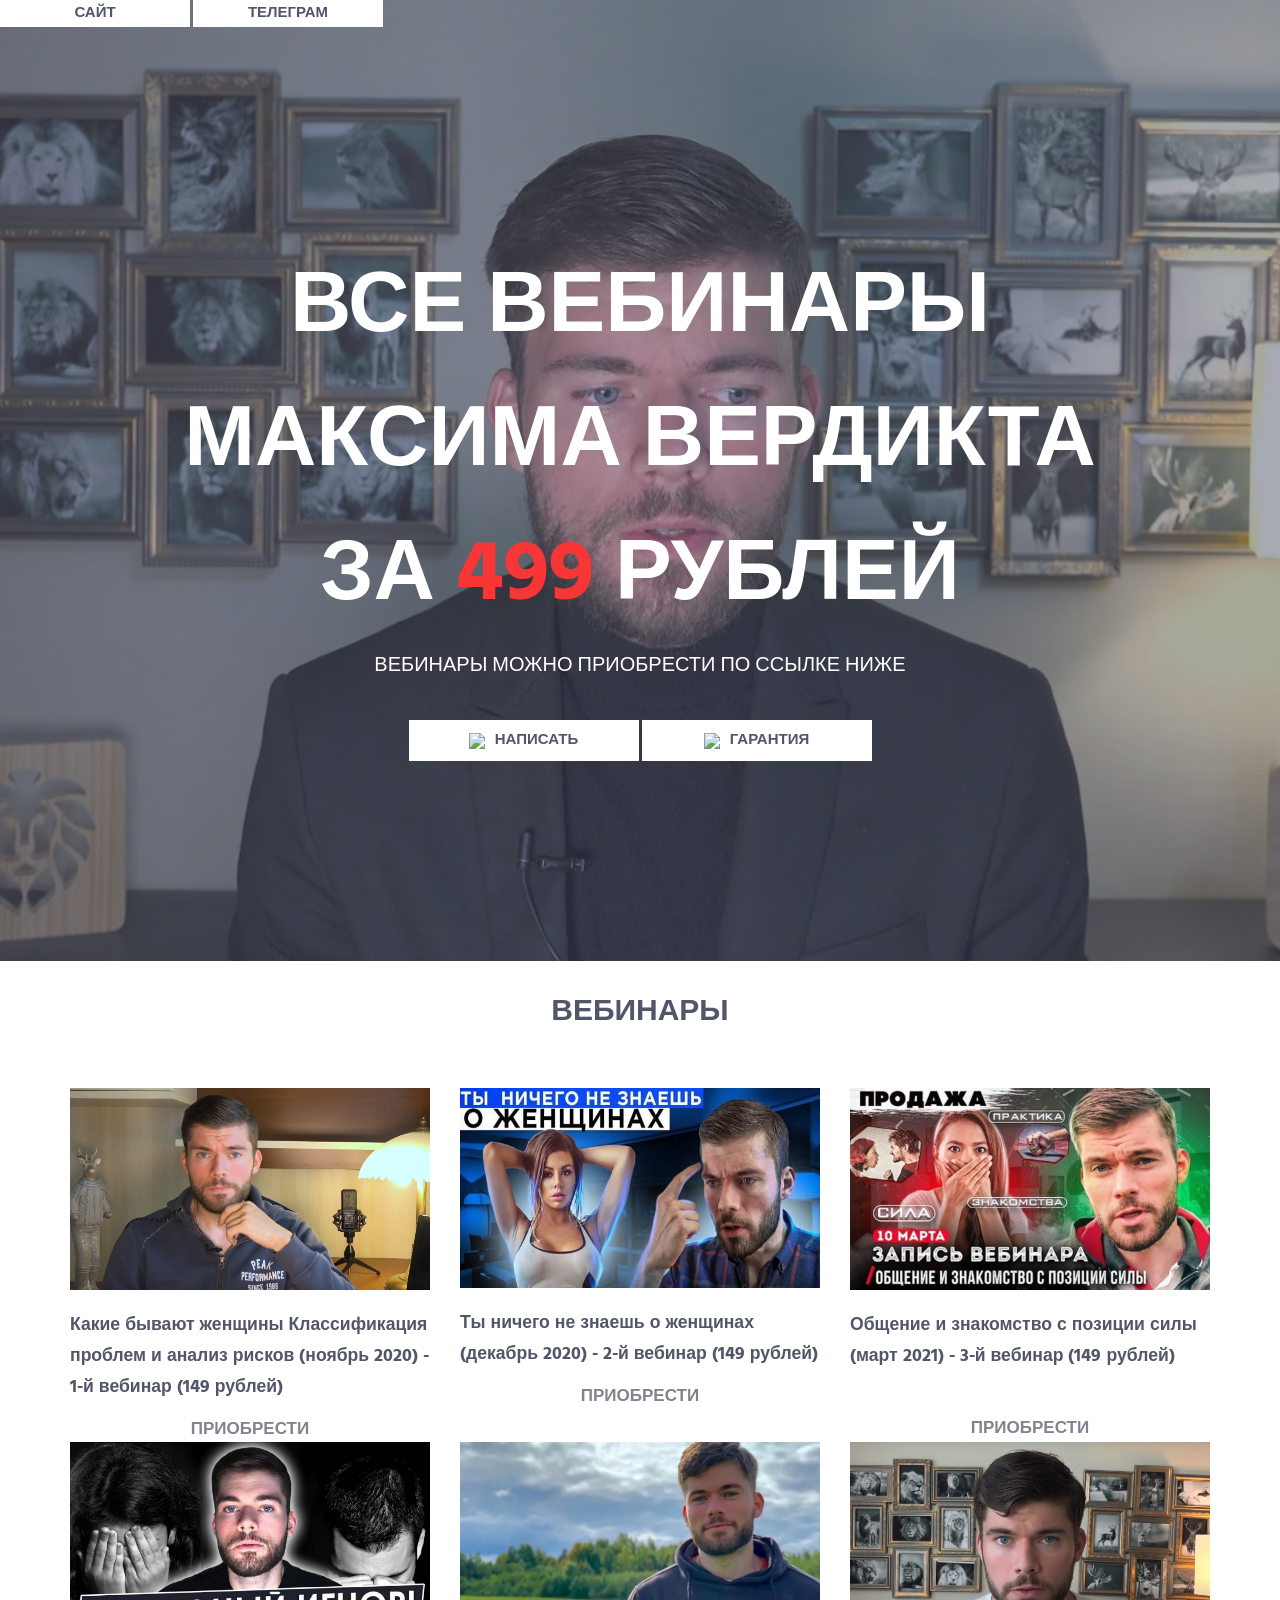
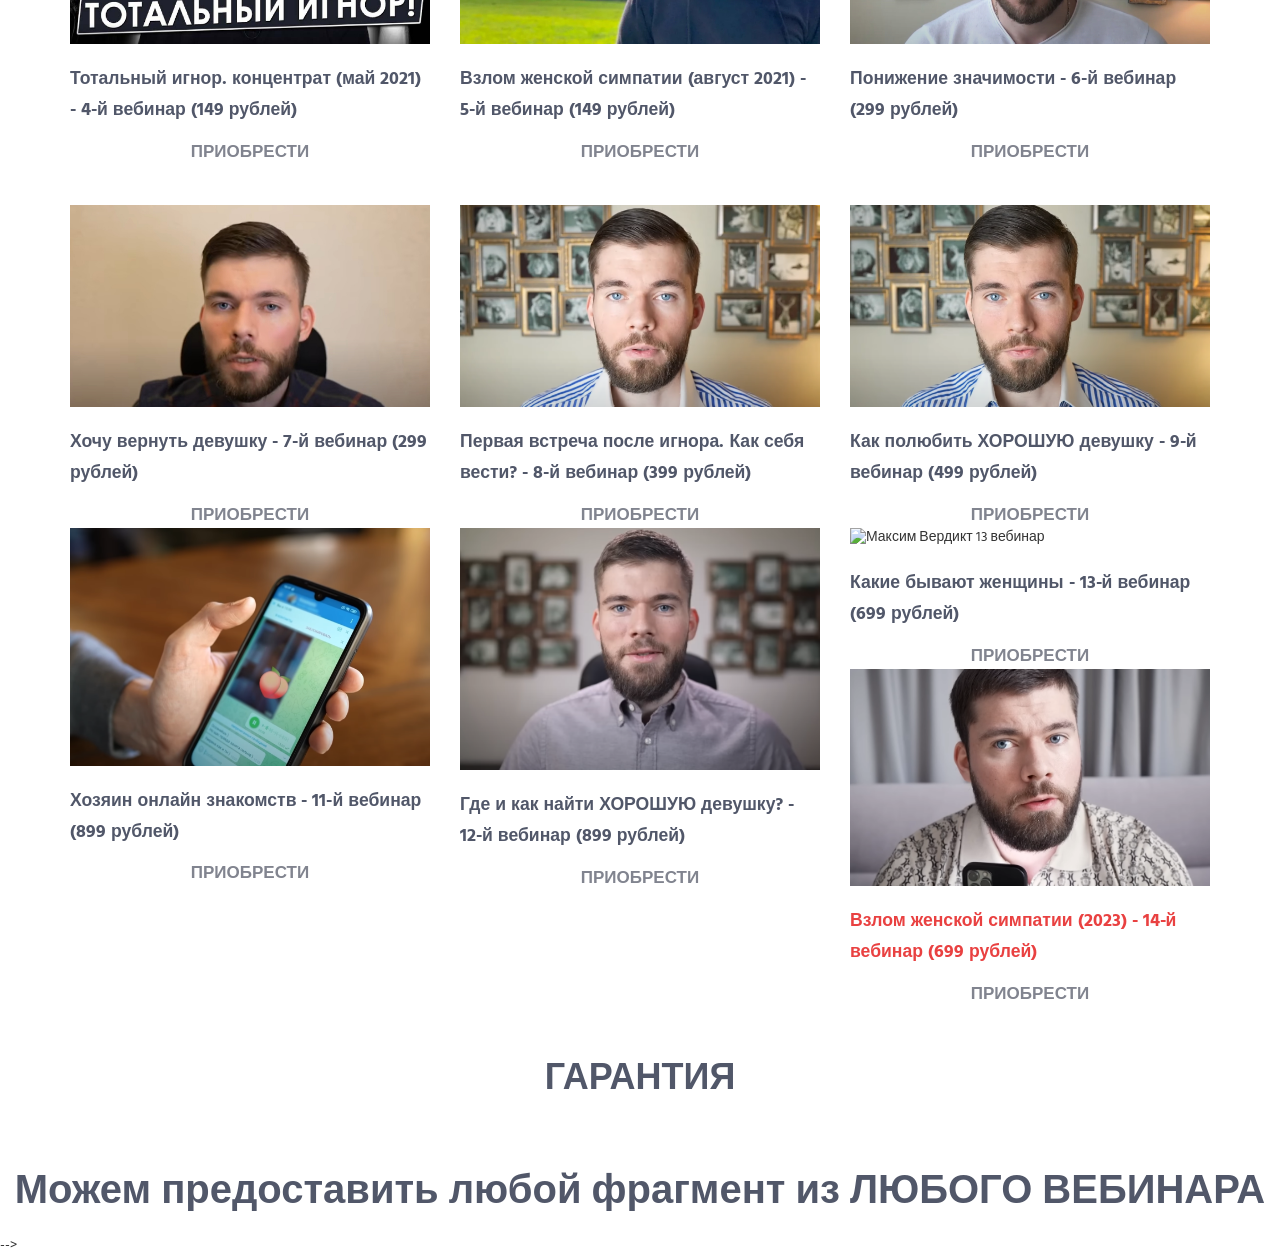
==== commit e716d02d: "Update index.html" ====
--- a/index.html
+++ b/index.html
@@ -169,7 +169,7 @@
                     </div>
                      <div class="col-sm-4 sm-margin-b-50">
                         <div class="margin-b-20">
-                            <img class="img-responsive wow fadeIn" src="Screenshot_13.jpg" alt="Максим Вердикт 13 вебинар" data-wow-duration=".3" data-wow-delay=".3s">
+                            <img class="img-responsive wow fadeIn" src="Screenshot_13.png" alt="Максим Вердикт 13 вебинар" data-wow-duration=".3" data-wow-delay=".3s">
                         </div>
                         <h4><a href="#">Какие бывают женщины - 13-й вебинар (699 рублей)</a></h4>
                         <div class="centrr"><span><a target="_blank" class="link" href="https://t.me/bestkurssliv1">Приобрести</a></span></div>
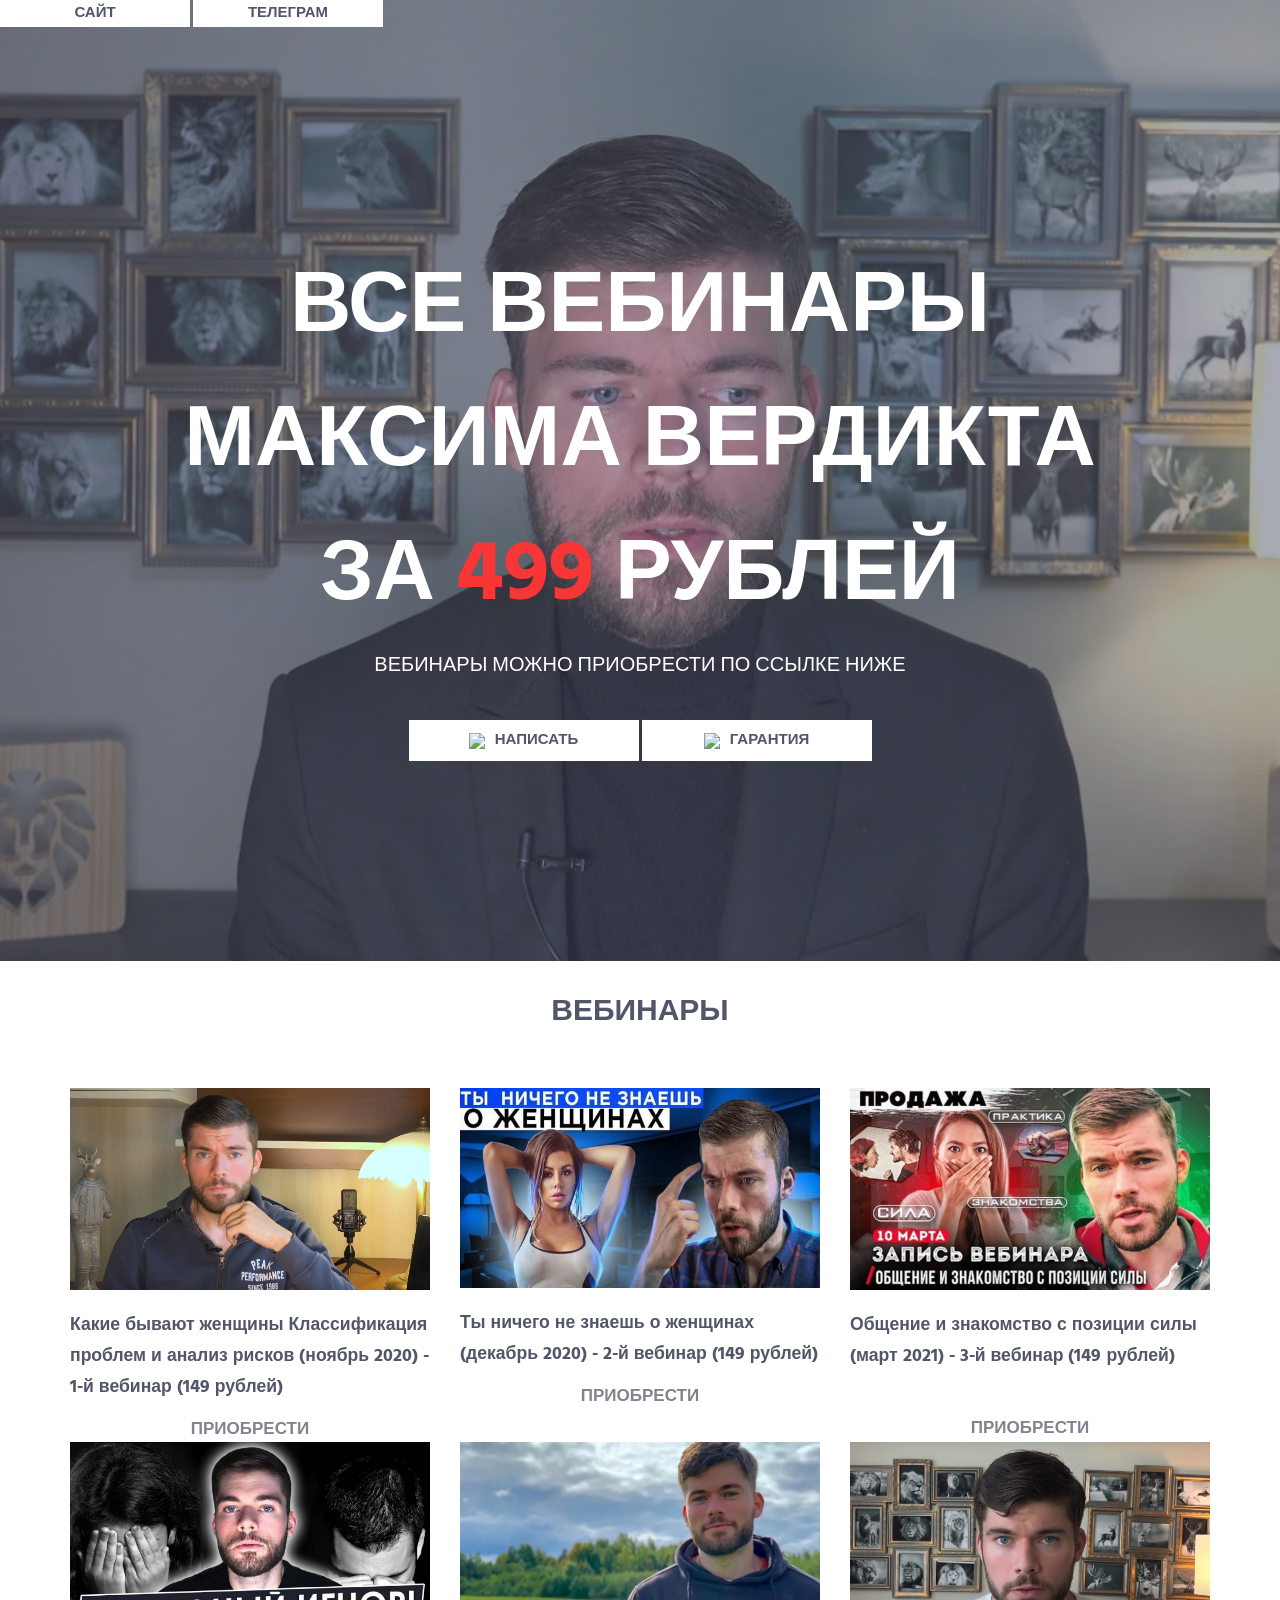
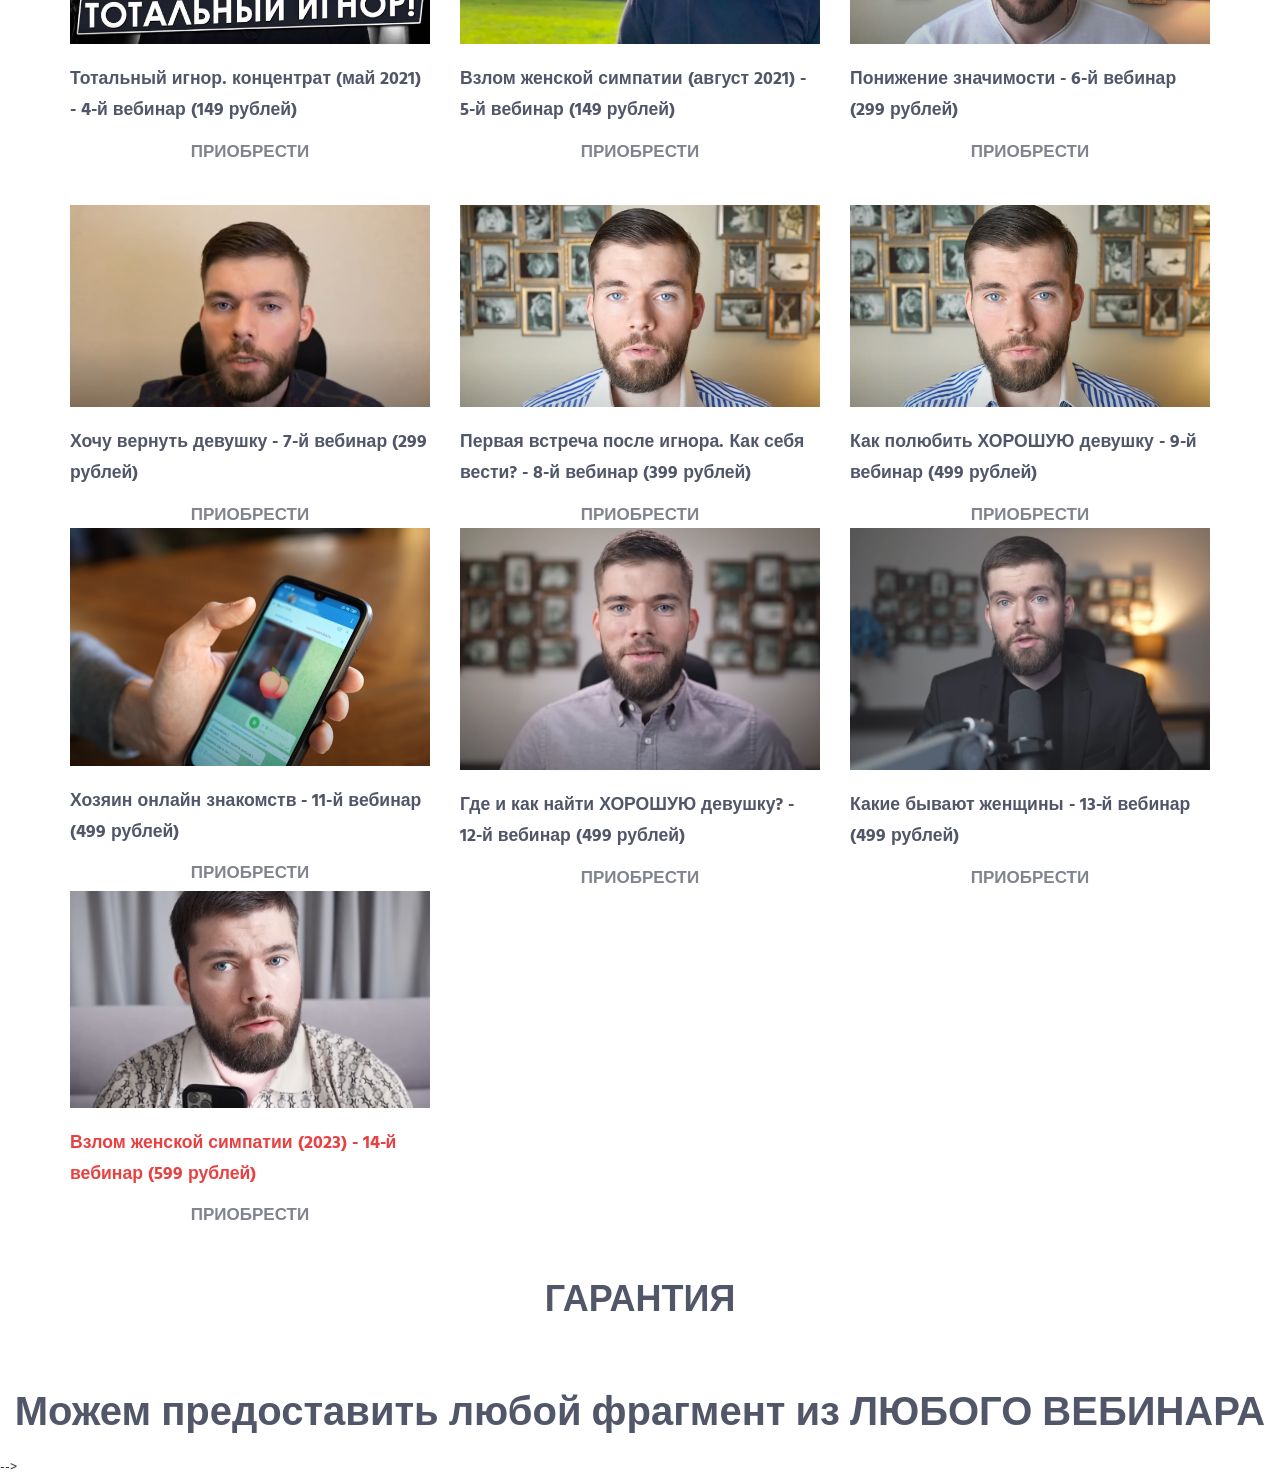
==== commit ad86e4bc: "Update index.html" ====
--- a/index.html
+++ b/index.html
@@ -157,28 +157,28 @@
                         <div class="margin-b-20">
                             <img class="img-responsive wow fadeIn" src="Screenshot_3.png" alt="Максим Вердикт 11 вебинар" data-wow-duration=".3" data-wow-delay=".3s">
                         </div>
-                        <h4><a href="#" >Хозяин онлайн знакомств - 11-й вебинар (899 рублей)</a></h4>
+                        <h4><a href="#" >Хозяин онлайн знакомств - 11-й вебинар (499 рублей)</a></h4>
                         <div class="centrr"><span><a target="_blank" class="link" href="https://t.me/bestkurssliv1">Приобрести</a></span></div>
                     </div>
                     <div class="col-sm-4 sm-margin-b-50">
                         <div class="margin-b-20">
                             <img class="img-responsive wow fadeIn" src="Screenshot_2.png" alt="Максим Вердикт 12 вебинар" data-wow-duration=".3" data-wow-delay=".3s">
                         </div>
-                        <h4><a href="#" >Где и как найти ХОРОШУЮ девушку? - 12-й вебинар (899 рублей)</a></h4>
+                        <h4><a href="#" >Где и как найти ХОРОШУЮ девушку? - 12-й вебинар (499 рублей)</a></h4>
                         <div class="centrr"><span><a target="_blank" class="link" href="https://t.me/bestkurssliv1">Приобрести</a></span></div>
                     </div>
                      <div class="col-sm-4 sm-margin-b-50">
                         <div class="margin-b-20">
                             <img class="img-responsive wow fadeIn" src="Screenshot_13.png" alt="Максим Вердикт 13 вебинар" data-wow-duration=".3" data-wow-delay=".3s">
                         </div>
-                        <h4><a href="#">Какие бывают женщины - 13-й вебинар (699 рублей)</a></h4>
+                        <h4><a href="#">Какие бывают женщины - 13-й вебинар (499 рублей)</a></h4>
                         <div class="centrr"><span><a target="_blank" class="link" href="https://t.me/bestkurssliv1">Приобрести</a></span></div>
                     </div>
                     <div class="col-sm-4 sm-margin-b-50">
                         <div class="margin-b-20">
                             <img class="img-responsive wow fadeIn" src="Screenshot_14.png" alt="Максим Вердикт 14 вебинар" data-wow-duration=".3" data-wow-delay=".3s">
                         </div>
-                        <h4><a href="#" style="color: #e94141;">Взлом женской симпатии (2023) - 14-й вебинар (699 рублей)</a></h4>
+                        <h4><a href="#" style="color: #e94141;">Взлом женской симпатии (2023) - 14-й вебинар (599 рублей)</a></h4>
                         <div class="centrr"><span><a target="_blank" class="link" href="https://t.me/bestkurssliv1">Приобрести</a></span></div>
                     </div>
                 </div>
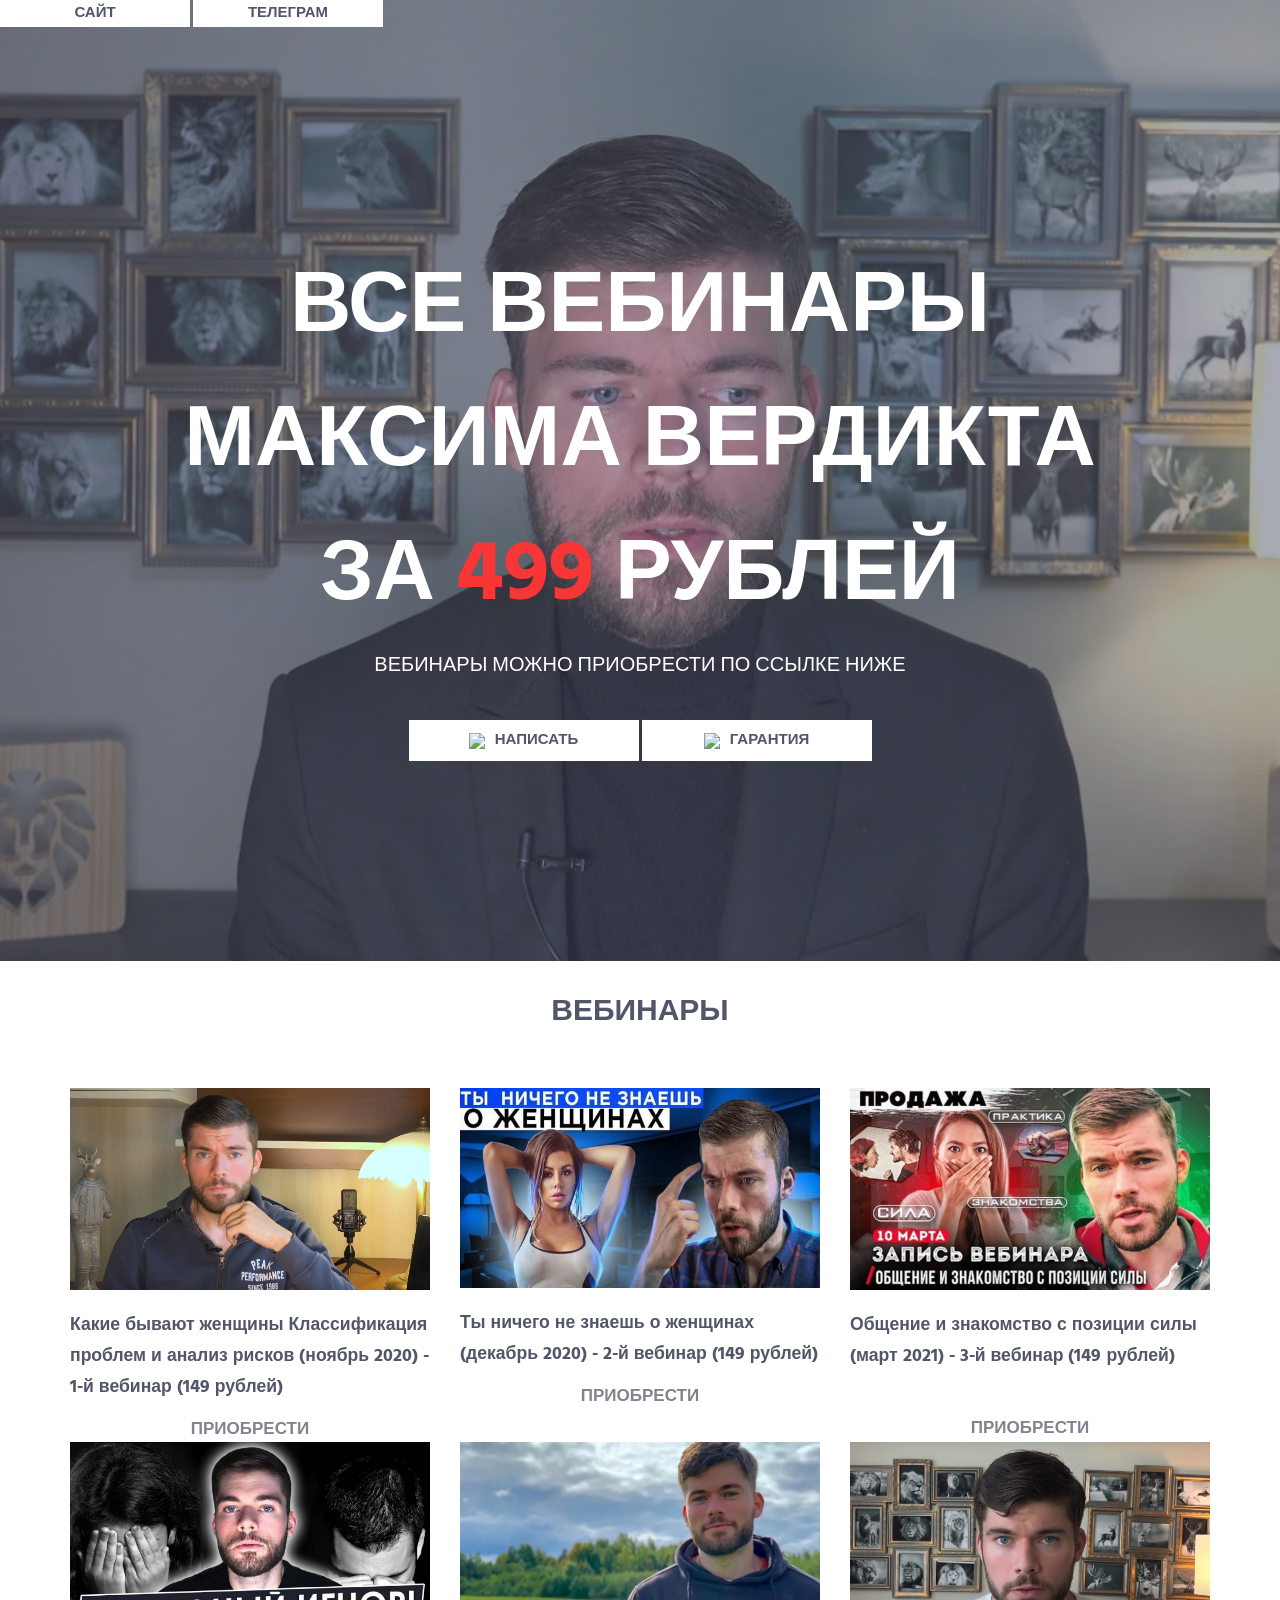
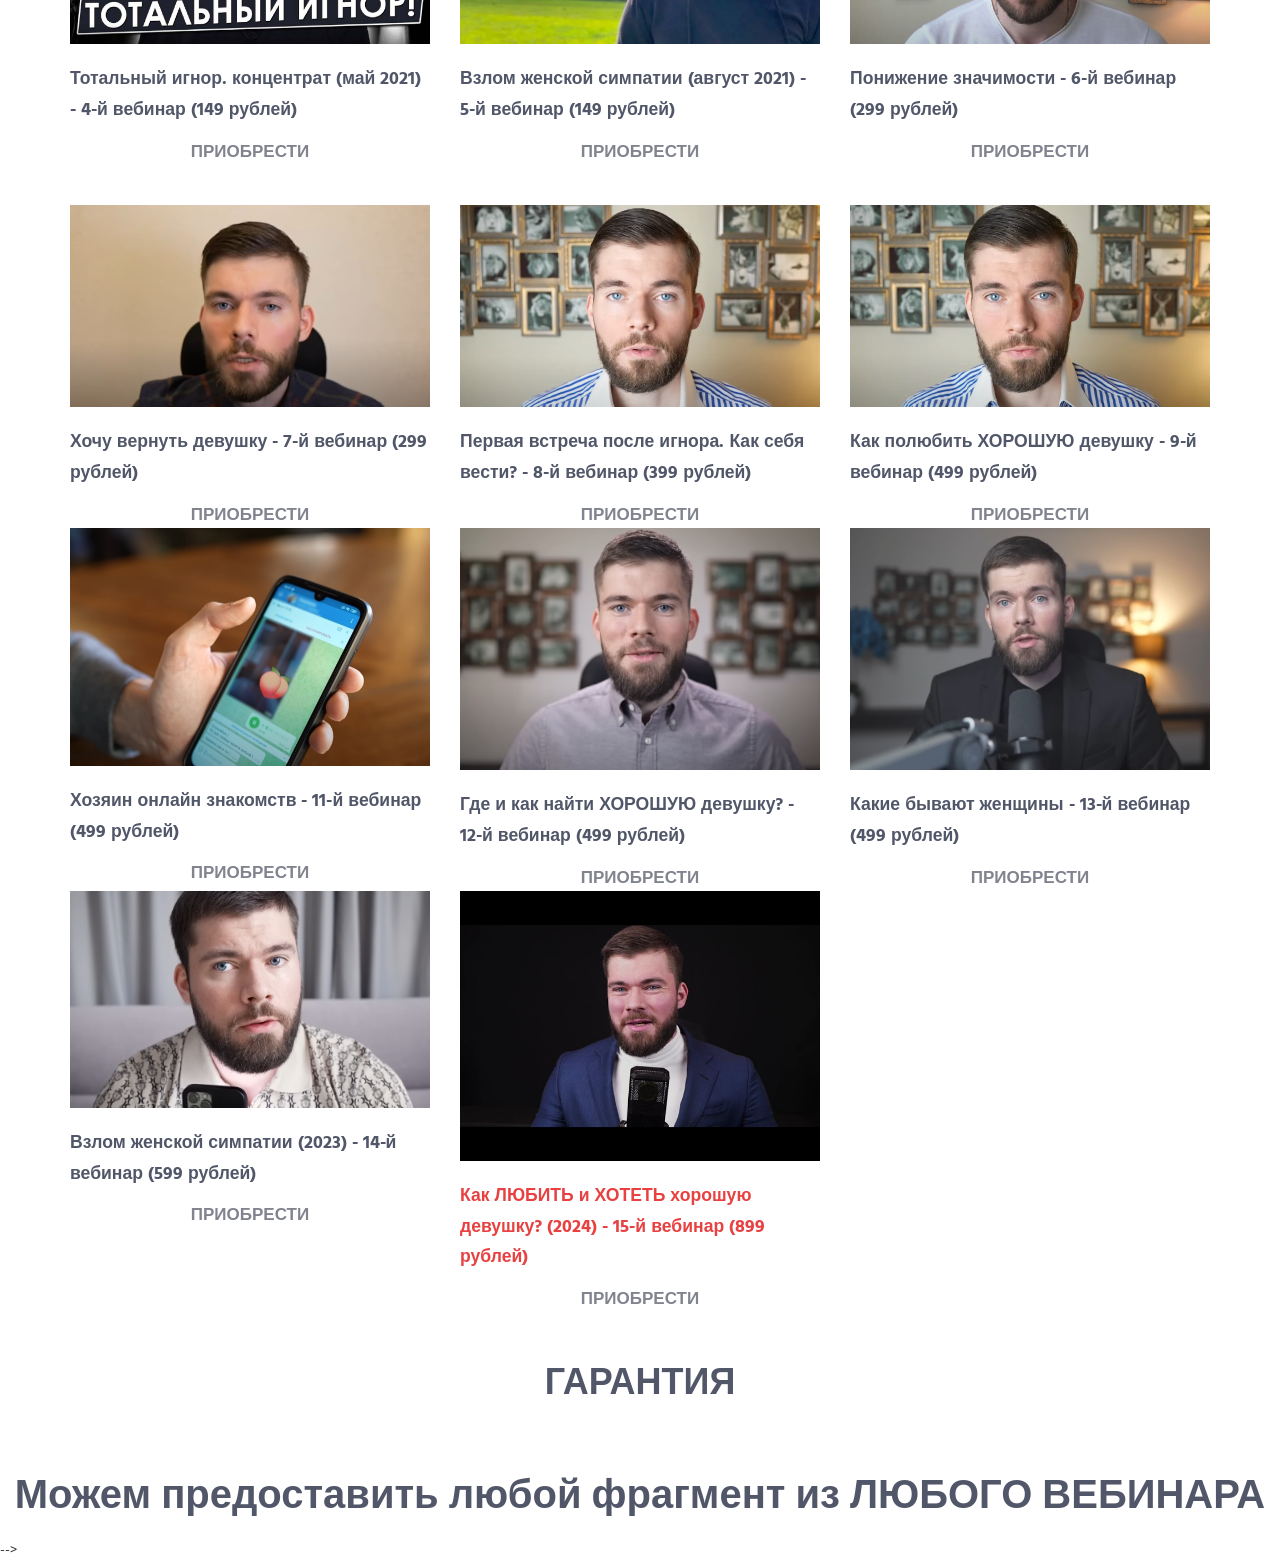
==== commit 58f1e229: "Update index.html" ====
--- a/index.html
+++ b/index.html
@@ -178,7 +178,14 @@
                         <div class="margin-b-20">
                             <img class="img-responsive wow fadeIn" src="Screenshot_14.png" alt="Максим Вердикт 14 вебинар" data-wow-duration=".3" data-wow-delay=".3s">
                         </div>
-                        <h4><a href="#" style="color: #e94141;">Взлом женской симпатии (2023) - 14-й вебинар (599 рублей)</a></h4>
+                        <h4><a href="#" ">Взлом женской симпатии (2023) - 14-й вебинар (599 рублей)</a></h4>
+                        <div class="centrr"><span><a target="_blank" class="link" href="https://t.me/bestkurssliv1">Приобрести</a></span></div>
+                    </div>
+                    <div class="col-sm-4 sm-margin-b-50">
+                        <div class="margin-b-20">
+                            <img class="img-responsive wow fadeIn" src="fifteen.jpg" alt="Максим Вердикт 15 вебинар" data-wow-duration=".3" data-wow-delay=".3s">
+                        </div>
+                        <h4><a href="#" style="color: #e94141;">Как ЛЮБИТЬ и ХОТЕТЬ хорошую девушку? (2024) - 15-й вебинар (899 рублей)</a></h4>
                         <div class="centrr"><span><a target="_blank" class="link" href="https://t.me/bestkurssliv1">Приобрести</a></span></div>
                     </div>
                 </div>
